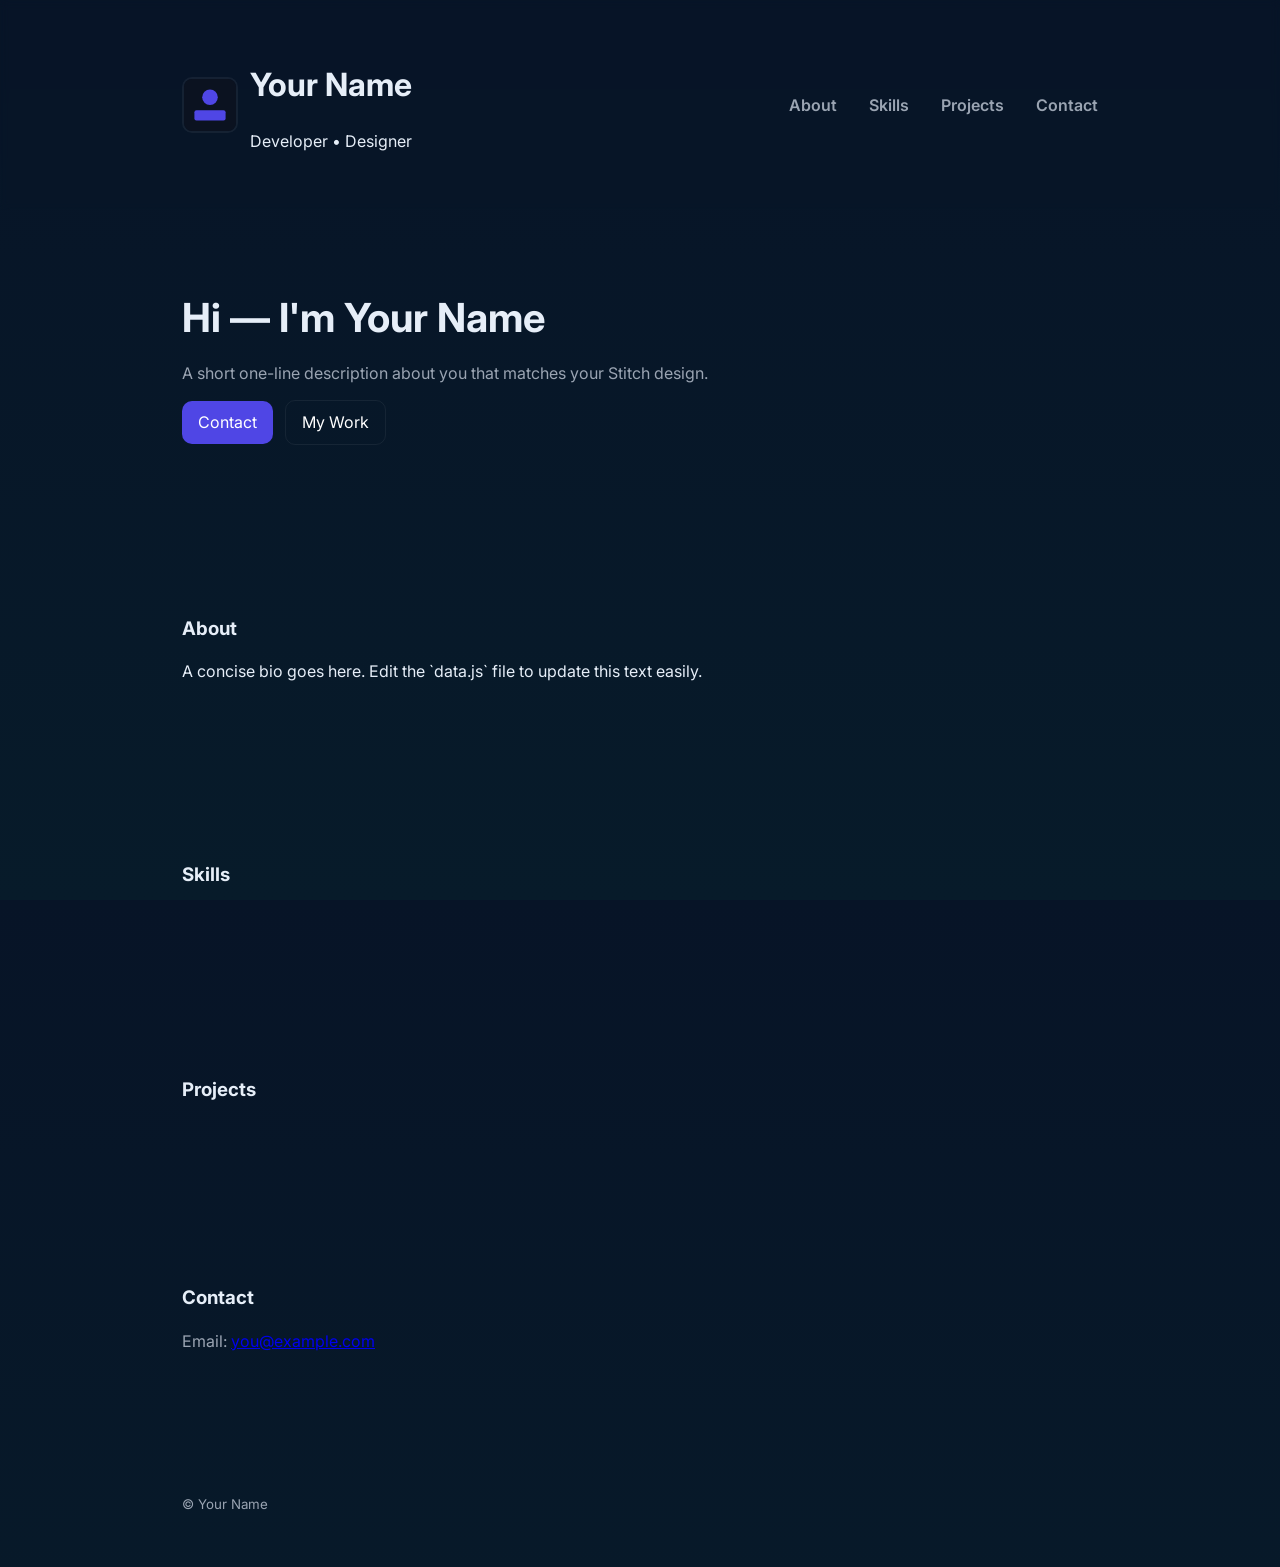
==== index.html @ a4718b1f "Initial portfolio scaffold" ====
<!doctype html>
<html lang="en">
<head>
  <meta charset="utf-8" />
  <meta name="viewport" content="width=device-width,initial-scale=1" />
  <title>Kumar Subrato — Portfolio</title>
  <link rel="preconnect" href="https://fonts.googleapis.com">
  <link rel="preconnect" href="https://fonts.gstatic.com" crossorigin>
  <link href="https://fonts.googleapis.com/css2?family=Inter:wght@300;400;600;700&display=swap" rel="stylesheet">
  <link rel="stylesheet" href="styles.css">
</head>
<body>
  <header class="site-header">
    <div class="container header-inner">
      <div class="brand">
        <img src="assets/avatar.svg" alt="avatar" class="avatar" id="photo">
        <div>
          <h1 id="name">Your Name</h1>
          <p id="title">Developer • Designer</p>
        </div>
      </div>
      <nav class="nav">
        <a href="#about">About</a>
        <a href="#skills">Skills</a>
        <a href="#projects">Projects</a>
        <a href="#contact">Contact</a>
      </nav>
    </div>
  </header>

  <main>
    <section class="hero">
      <div class="container">
        <h2 id="hero-title">Hi — I'm <span id="hero-name">Your Name</span></h2>
        <p id="hero-sub">A short one-line description about you that matches your Stitch design.</p>
        <div class="cta">
          <a id="cta-1" class="btn" href="#contact">Contact</a>
          <a id="cta-2" class="btn ghost" href="#projects">My Work</a>
        </div>
      </div>
    </section>

    <section id="about" class="section">
      <div class="container">
        <h3>About</h3>
        <p id="about-text">A concise bio goes here. Edit the `data.js` file to update this text easily.</p>
      </div>
    </section>

    <section id="skills" class="section">
      <div class="container">
        <h3>Skills</h3>
        <ul class="skills" id="skills-list"></ul>
      </div>
    </section>

    <section id="projects" class="section">
      <div class="container">
        <h3>Projects</h3>
        <div class="projects-grid" id="projects-list"></div>
      </div>
    </section>

    <section id="contact" class="section contact">
      <div class="container">
        <h3>Contact</h3>
        <p id="contact-text">Email: <a id="email-link" href="mailto:you@example.com">you@example.com</a></p>
      </div>
    </section>
  </main>

  <footer class="site-footer">
    <div class="container">
      <small>© <span id="footer-name">Your Name</span></small>
    </div>
  </footer>

  <script src="data.js"></script>
  <script src="main.js"></script>
</body>
</html>
---- styles.css ----
:root{--bg:#0f1720;--card:#0b1220;--muted:#9aa4b2;--accent:#4f46e5;--glass:rgba(255,255,255,0.03);--radius:12px}
*{box-sizing:border-box}html,body{height:100%}body{font-family:Inter,system-ui,Segoe UI,Roboto,"Helvetica Neue",Arial;line-height:1.4;margin:0;background:linear-gradient(180deg,#071427 0%, #071b2a 100%);color:#e6eef8}
.container{max-width:980px;margin:0 auto;padding:24px}
.site-header{backdrop-filter:blur(4px);position:sticky;top:0;background:transparent;padding:10px 0}
.header-inner{display:flex;align-items:center;justify-content:space-between}
.brand{display:flex;gap:12px;align-items:center}
.avatar{width:56px;height:56px;border-radius:10px;border:2px solid rgba(255,255,255,0.06)}
.nav a{color:var(--muted);text-decoration:none;margin-left:18px;font-weight:600}
.hero{padding:48px 0}
.hero h2{font-size:28px;margin:0 0 8px}
.hero p{color:var(--muted);max-width:60ch}
.btn{display:inline-block;padding:10px 16px;border-radius:10px;background:var(--accent);color:white;text-decoration:none;margin-right:8px}
.btn.ghost{background:transparent;border:1px solid rgba(255,255,255,0.06)}
.section{padding:40px 0}
.skills{display:flex;flex-wrap:wrap;gap:8px;list-style:none;padding:0;margin:8px 0}
.skills li{background:var(--glass);padding:8px 12px;border-radius:999px;color:var(--muted);font-weight:600}
.projects-grid{display:grid;grid-template-columns:1fr;gap:12px}
.project{background:var(--card);padding:16px;border-radius:10px}
.project h4{margin:0 0 8px}
.contact p{color:var(--muted)}
.site-footer{padding:20px 0;color:var(--muted)}
@media(min-width:720px){.hero h2{font-size:40px}.projects-grid{grid-template-columns:repeat(2,1fr)}}
@media(min-width:1024px){.nav a{margin-left:28px}.container{padding:32px}}
/* easy-to-edit theme variables at top of file */
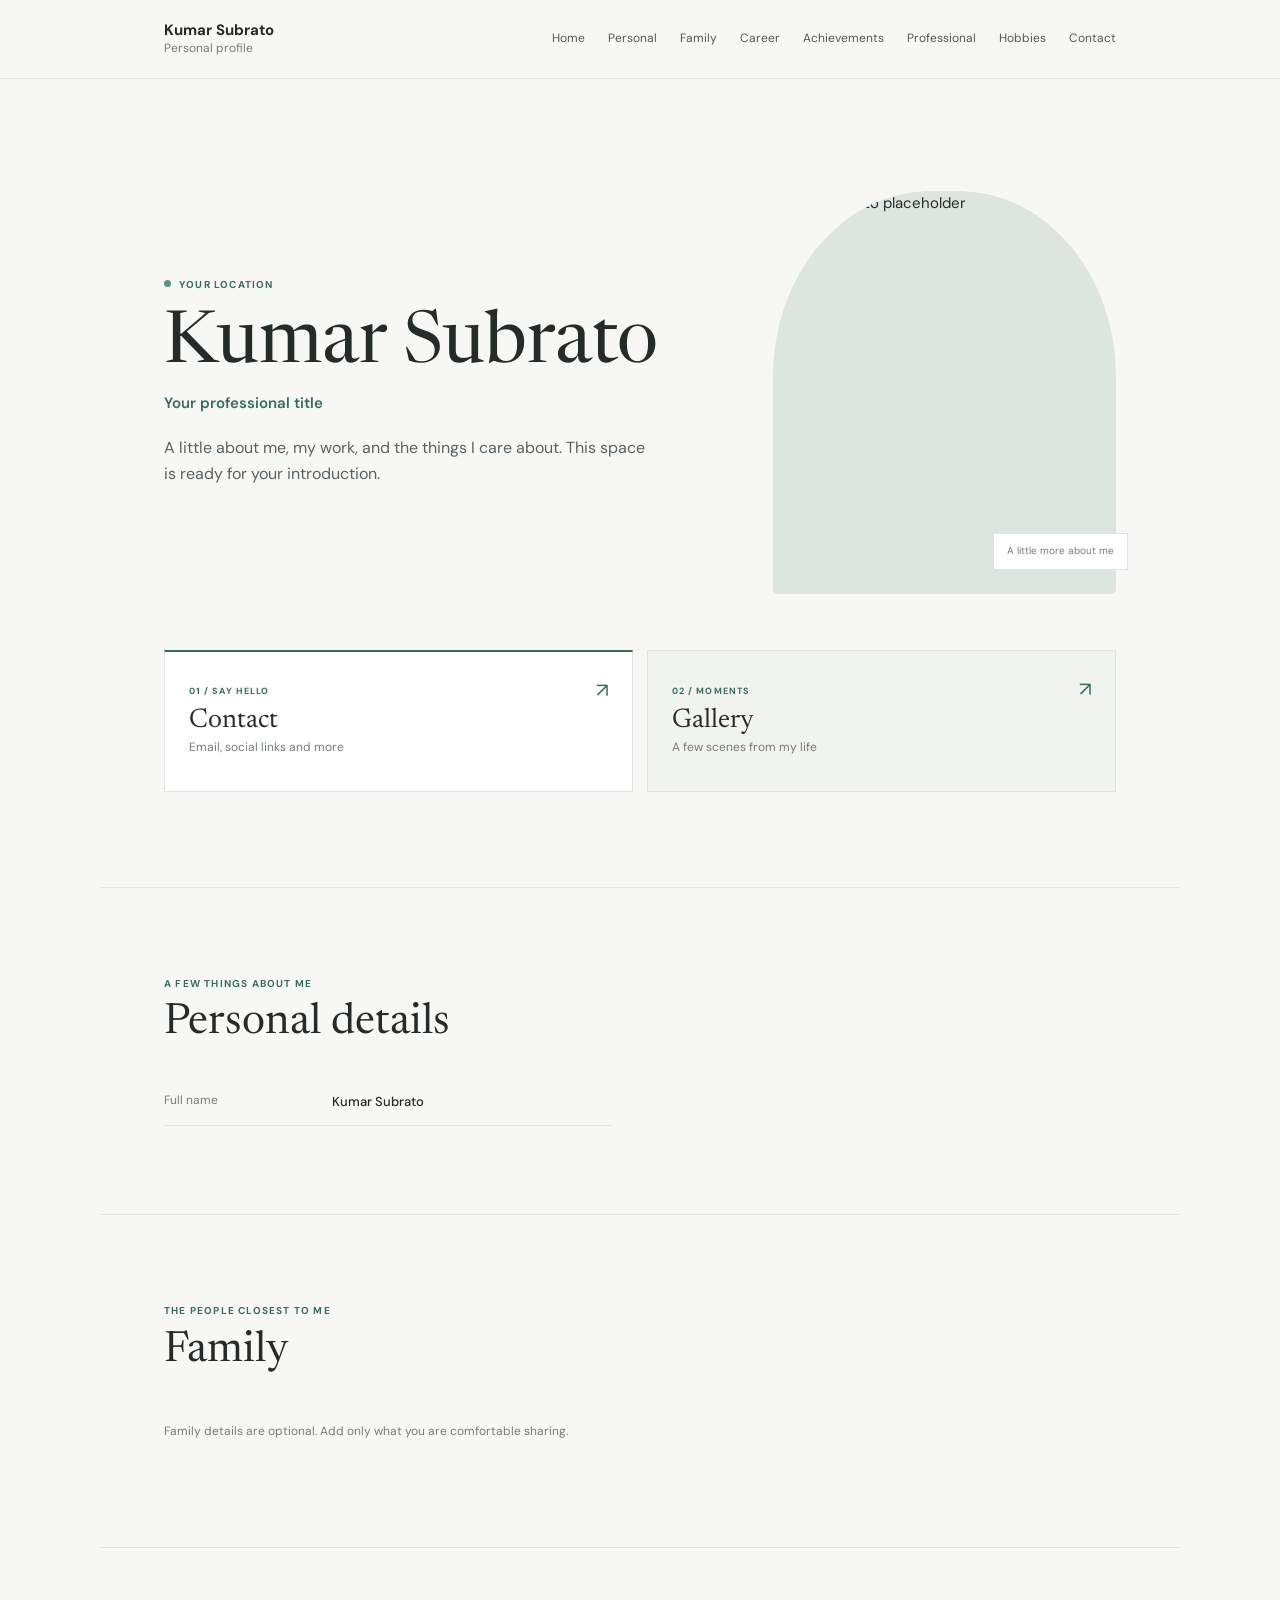
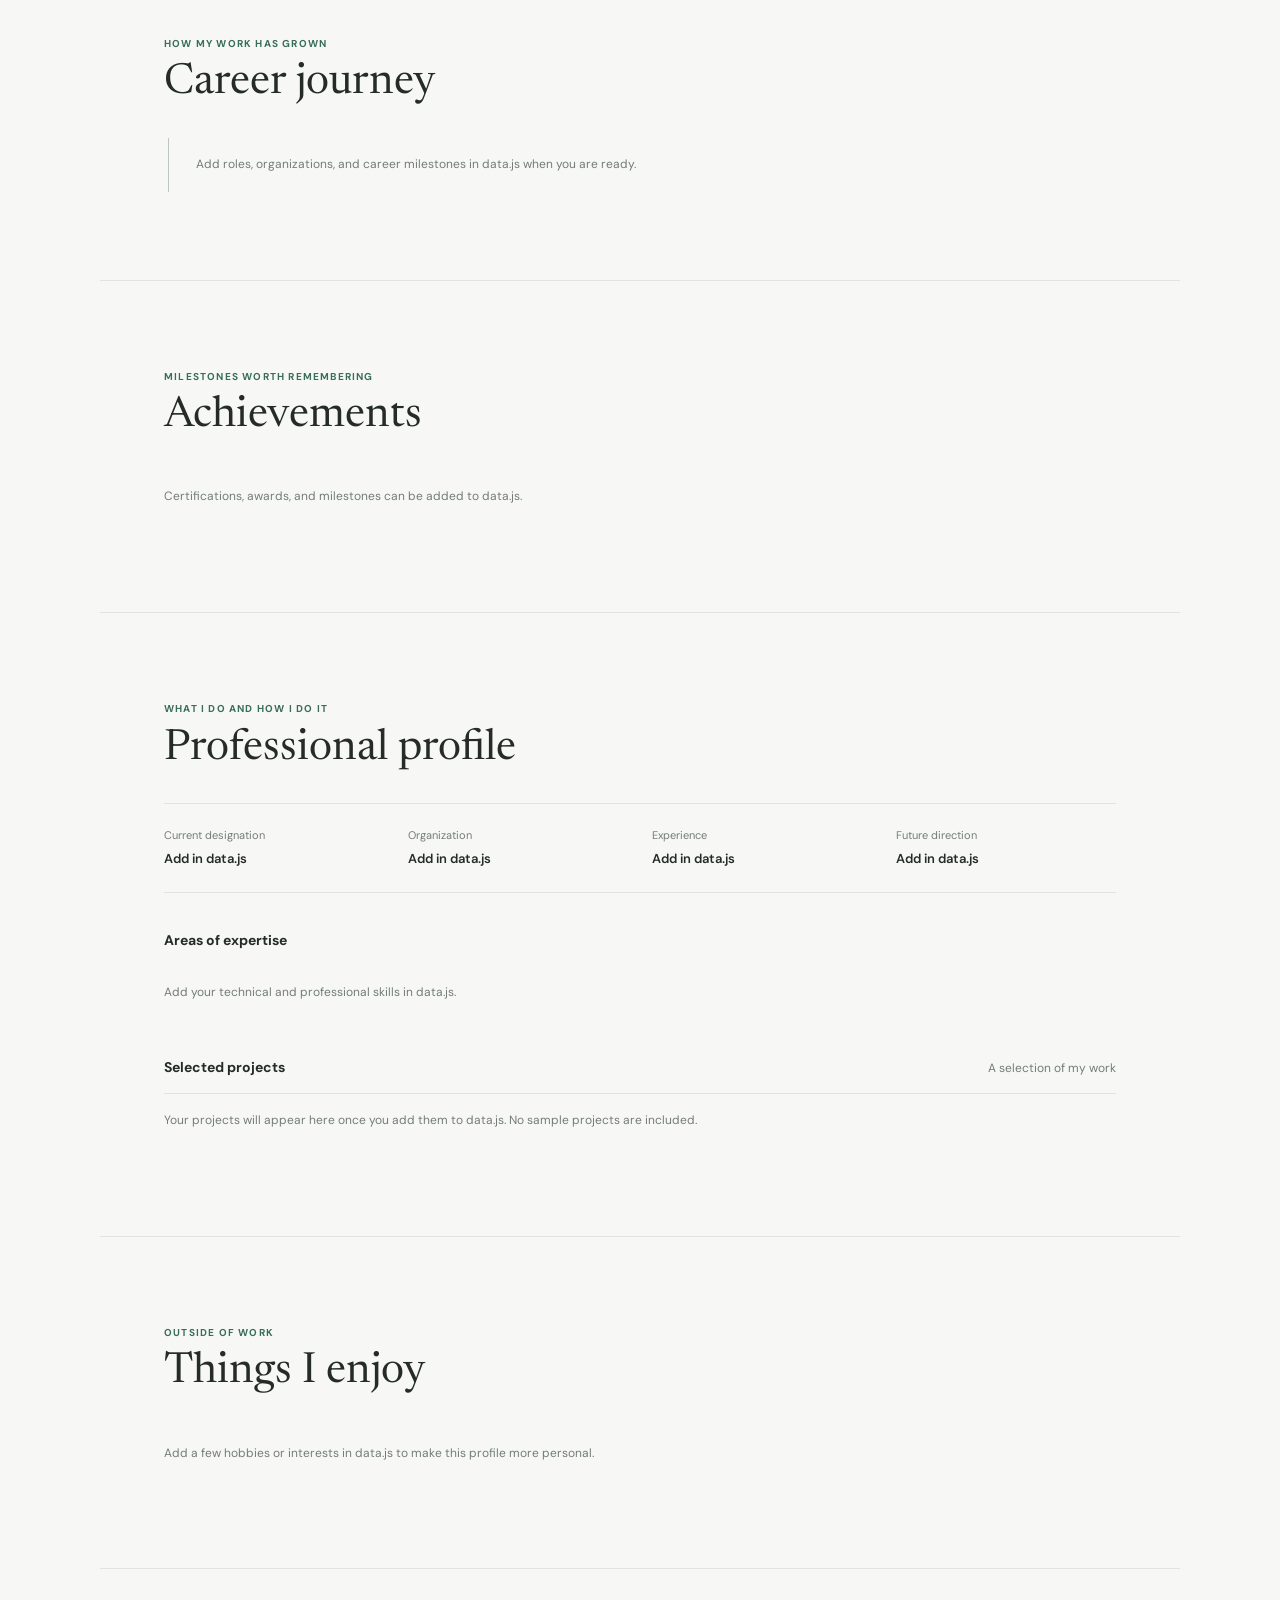
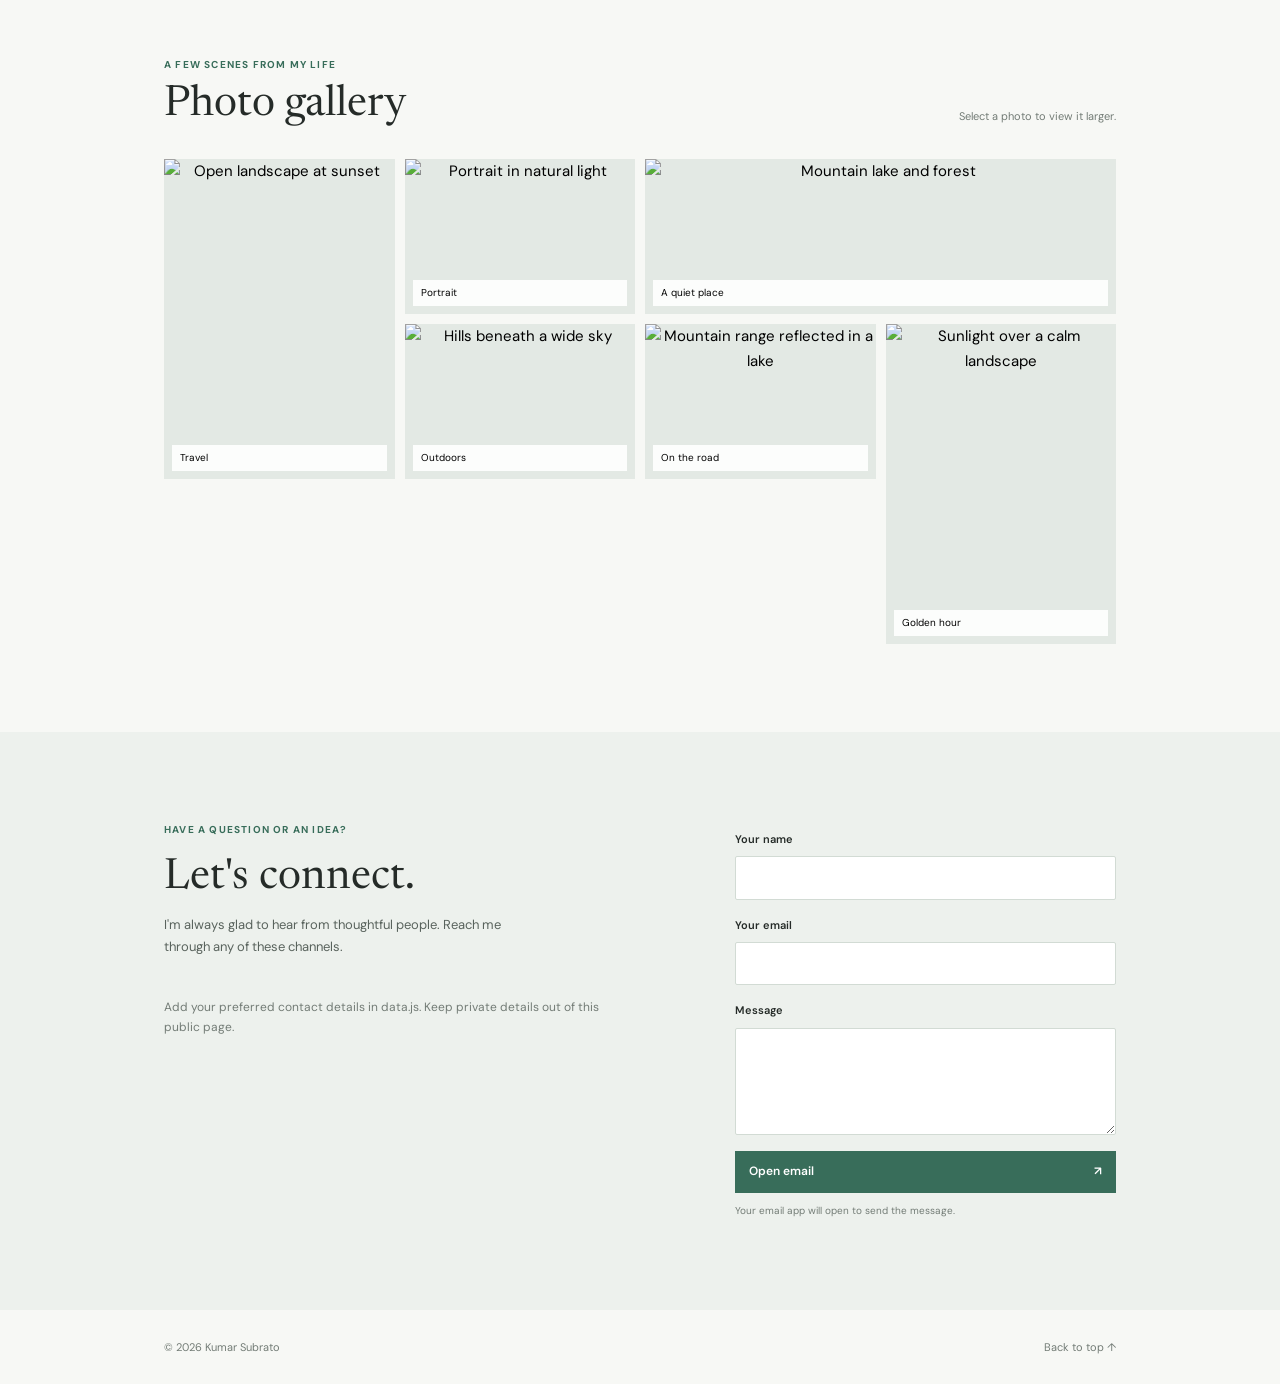
==== commit 0839d43a: "Redesign personal profile portfolio" ====
--- a/index.html
+++ b/index.html
@@ -1,81 +1,176 @@
 <!doctype html>
 <html lang="en">
 <head>
-  <meta charset="utf-8" />
-  <meta name="viewport" content="width=device-width,initial-scale=1" />
-  <title>Kumar Subrato — Portfolio</title>
+  <meta charset="utf-8">
+  <meta name="viewport" content="width=device-width, initial-scale=1">
+  <meta name="theme-color" content="#f7f8f5">
+  <meta name="description" content="Personal profile and professional portfolio of Kumar Subrato.">
+  <title>Kumar Subrato | Personal Profile</title>
   <link rel="preconnect" href="https://fonts.googleapis.com">
   <link rel="preconnect" href="https://fonts.gstatic.com" crossorigin>
-  <link href="https://fonts.googleapis.com/css2?family=Inter:wght@300;400;600;700&display=swap" rel="stylesheet">
+  <link href="https://fonts.googleapis.com/css2?family=DM+Sans:wght@400;500;600;700&family=Newsreader:opsz,wght@6..72,400;6..72,500&display=swap" rel="stylesheet">
   <link rel="stylesheet" href="styles.css">
+  <script src="data.js" defer></script>
+  <script src="main.js" defer></script>
 </head>
 <body>
-  <header class="site-header">
-    <div class="container header-inner">
-      <div class="brand">
-        <img src="assets/avatar.svg" alt="avatar" class="avatar" id="photo">
-        <div>
-          <h1 id="name">Your Name</h1>
-          <p id="title">Developer • Designer</p>
-        </div>
-      </div>
-      <nav class="nav">
-        <a href="#about">About</a>
-        <a href="#skills">Skills</a>
-        <a href="#projects">Projects</a>
+  <header class="site-header" id="home">
+    <div class="header-inner">
+      <a class="wordmark" href="#home" aria-label="Back to home">
+        <span class="wordmark-name" id="header-name">Kumar Subrato</span>
+        <span class="wordmark-note" id="header-tagline">Personal profile</span>
+      </a>
+      <button class="menu-toggle" type="button" aria-label="Open navigation" aria-expanded="false" aria-controls="site-nav">
+        <span></span><span></span>
+      </button>
+      <nav class="site-nav" id="site-nav" aria-label="Main navigation">
+        <a href="#home">Home</a>
+        <a href="#personal">Personal</a>
+        <a href="#family">Family</a>
+        <a href="#career">Career</a>
+        <a href="#achievements">Achievements</a>
+        <a href="#professional">Professional</a>
+        <a href="#hobbies">Hobbies</a>
         <a href="#contact">Contact</a>
       </nav>
     </div>
   </header>
 
   <main>
-    <section class="hero">
-      <div class="container">
-        <h2 id="hero-title">Hi — I'm <span id="hero-name">Your Name</span></h2>
-        <p id="hero-sub">A short one-line description about you that matches your Stitch design.</p>
-        <div class="cta">
-          <a id="cta-1" class="btn" href="#contact">Contact</a>
-          <a id="cta-2" class="btn ghost" href="#projects">My Work</a>
+    <section class="profile-section section-wrap" aria-labelledby="profile-name">
+      <div class="profile-copy">
+        <p class="eyebrow"><span class="status-dot"></span><span id="profile-location">Your location</span></p>
+        <h1 id="profile-name">Kumar Subrato</h1>
+        <p class="profile-role" id="profile-role">Your professional title</p>
+        <p class="profile-intro" id="profile-intro">A little about me, my work, and the things I care about. This space is ready for your introduction.</p>
+        <div class="profile-links" id="social-links" aria-label="Social links"></div>
+      </div>
+      <figure class="profile-portrait">
+        <img id="profile-photo" src="assets/avatar.svg" alt="Profile photo placeholder" fetchpriority="high">
+        <figcaption id="portrait-caption">A little more about me</figcaption>
+      </figure>
+    </section>
+
+    <div class="action-grid section-wrap" aria-label="Quick links">
+      <a class="action-link contact-action" href="#contact">
+        <span class="action-index">01 / SAY HELLO</span>
+        <span class="action-title">Contact</span>
+        <span class="action-detail">Email, social links and more</span>
+        <span class="action-arrow" aria-hidden="true">↗</span>
+      </a>
+      <a class="action-link gallery-action" href="#gallery">
+        <span class="action-index">02 / MOMENTS</span>
+        <span class="action-title">Gallery</span>
+        <span class="action-detail">A few scenes from my life</span>
+        <span class="action-arrow" aria-hidden="true">↗</span>
+      </a>
+    </div>
+
+    <section class="content-section section-wrap" id="personal">
+      <div class="section-heading">
+        <p class="eyebrow">A few things about me</p>
+        <h2>Personal details</h2>
+      </div>
+      <dl class="detail-list" id="personal-details"></dl>
+    </section>
+
+    <section class="content-section section-wrap" id="family">
+      <div class="section-heading">
+        <p class="eyebrow">The people closest to me</p>
+        <h2>Family</h2>
+      </div>
+      <div class="family-list" id="family-list"></div>
+    </section>
+
+    <section class="content-section section-wrap" id="career">
+      <div class="section-heading">
+        <p class="eyebrow">How my work has grown</p>
+        <h2>Career journey</h2>
+      </div>
+      <div class="timeline" id="career-timeline"></div>
+    </section>
+
+    <section class="content-section section-wrap" id="achievements">
+      <div class="section-heading">
+        <p class="eyebrow">Milestones worth remembering</p>
+        <h2>Achievements</h2>
+      </div>
+      <div class="achievement-list" id="achievement-list"></div>
+    </section>
+
+    <section class="content-section section-wrap" id="professional">
+      <div class="section-heading">
+        <p class="eyebrow">What I do and how I do it</p>
+        <h2>Professional profile</h2>
+      </div>
+      <div class="professional-summary" id="professional-summary"></div>
+      <div class="subsection">
+        <h3>Areas of expertise</h3>
+        <div class="skill-groups" id="skill-groups"></div>
+      </div>
+      <div class="subsection">
+        <div class="subsection-heading">
+          <h3>Selected projects</h3>
+          <span class="muted-label">A selection of my work</span>
         </div>
+        <div class="project-list" id="project-list"></div>
       </div>
     </section>
 
-    <section id="about" class="section">
-      <div class="container">
-        <h3>About</h3>
-        <p id="about-text">A concise bio goes here. Edit the `data.js` file to update this text easily.</p>
+    <section class="content-section section-wrap" id="hobbies">
+      <div class="section-heading">
+        <p class="eyebrow">Outside of work</p>
+        <h2>Things I enjoy</h2>
       </div>
+      <ul class="hobby-list" id="hobby-list"></ul>
     </section>
 
-    <section id="skills" class="section">
-      <div class="container">
-        <h3>Skills</h3>
-        <ul class="skills" id="skills-list"></ul>
+    <section class="content-section section-wrap" id="gallery">
+      <div class="section-heading section-heading-row">
+        <div>
+          <p class="eyebrow">A few scenes from my life</p>
+          <h2>Photo gallery</h2>
+        </div>
+        <p class="gallery-note">Select a photo to view it larger.</p>
       </div>
+      <div class="gallery-grid" id="gallery-grid"></div>
     </section>
 
-    <section id="projects" class="section">
-      <div class="container">
-        <h3>Projects</h3>
-        <div class="projects-grid" id="projects-list"></div>
-      </div>
-    </section>
-
-    <section id="contact" class="section contact">
-      <div class="container">
-        <h3>Contact</h3>
-        <p id="contact-text">Email: <a id="email-link" href="mailto:you@example.com">you@example.com</a></p>
+    <section class="contact-section" id="contact">
+      <div class="section-wrap contact-layout">
+        <div class="contact-copy">
+          <p class="eyebrow">Have a question or an idea?</p>
+          <h2>Let's connect.</h2>
+          <p class="contact-intro">I'm always glad to hear from thoughtful people. Reach me through any of these channels.</p>
+          <dl class="contact-list" id="contact-list"></dl>
+        </div>
+        <form class="contact-form" id="contact-form">
+          <label for="sender-name">Your name</label>
+          <input id="sender-name" name="name" autocomplete="name" required>
+          <label for="sender-email">Your email</label>
+          <input id="sender-email" name="email" type="email" autocomplete="email" required>
+          <label for="sender-message">Message</label>
+          <textarea id="sender-message" name="message" rows="4" required></textarea>
+          <button class="submit-button" type="submit">Open email <span aria-hidden="true">↗</span></button>
+          <p class="form-note" id="form-note">Your email app will open to send the message.</p>
+        </form>
       </div>
     </section>
   </main>
 
-  <footer class="site-footer">
-    <div class="container">
-      <small>© <span id="footer-name">Your Name</span></small>
-    </div>
+  <footer class="site-footer section-wrap">
+    <span>© <span id="footer-year"></span> <span id="footer-name">Kumar Subrato</span></span>
+    <a href="#home">Back to top ↑</a>
   </footer>
 
-  <script src="data.js"></script>
-  <script src="main.js"></script>
+  <dialog class="lightbox" id="lightbox" aria-label="Photo viewer">
+    <button class="lightbox-close" id="lightbox-close" type="button" aria-label="Close photo viewer">×</button>
+    <button class="lightbox-nav lightbox-prev" id="lightbox-prev" type="button" aria-label="Previous photo">←</button>
+    <figure>
+      <img id="lightbox-image" alt="">
+      <figcaption id="lightbox-caption"></figcaption>
+    </figure>
+    <button class="lightbox-nav lightbox-next" id="lightbox-next" type="button" aria-label="Next photo">→</button>
+  </dialog>
 </body>
 </html>
--- a/styles.css
+++ b/styles.css
@@ -1,24 +1,180 @@
-:root{--bg:#0f1720;--card:#0b1220;--muted:#9aa4b2;--accent:#4f46e5;--glass:rgba(255,255,255,0.03);--radius:12px}
-*{box-sizing:border-box}html,body{height:100%}body{font-family:Inter,system-ui,Segoe UI,Roboto,"Helvetica Neue",Arial;line-height:1.4;margin:0;background:linear-gradient(180deg,#071427 0%, #071b2a 100%);color:#e6eef8}
-.container{max-width:980px;margin:0 auto;padding:24px}
-.site-header{backdrop-filter:blur(4px);position:sticky;top:0;background:transparent;padding:10px 0}
-.header-inner{display:flex;align-items:center;justify-content:space-between}
-.brand{display:flex;gap:12px;align-items:center}
-.avatar{width:56px;height:56px;border-radius:10px;border:2px solid rgba(255,255,255,0.06)}
-.nav a{color:var(--muted);text-decoration:none;margin-left:18px;font-weight:600}
-.hero{padding:48px 0}
-.hero h2{font-size:28px;margin:0 0 8px}
-.hero p{color:var(--muted);max-width:60ch}
-.btn{display:inline-block;padding:10px 16px;border-radius:10px;background:var(--accent);color:white;text-decoration:none;margin-right:8px}
-.btn.ghost{background:transparent;border:1px solid rgba(255,255,255,0.06)}
-.section{padding:40px 0}
-.skills{display:flex;flex-wrap:wrap;gap:8px;list-style:none;padding:0;margin:8px 0}
-.skills li{background:var(--glass);padding:8px 12px;border-radius:999px;color:var(--muted);font-weight:600}
-.projects-grid{display:grid;grid-template-columns:1fr;gap:12px}
-.project{background:var(--card);padding:16px;border-radius:10px}
-.project h4{margin:0 0 8px}
-.contact p{color:var(--muted)}
-.site-footer{padding:20px 0;color:var(--muted)}
-@media(min-width:720px){.hero h2{font-size:40px}.projects-grid{grid-template-columns:repeat(2,1fr)}}
-@media(min-width:1024px){.nav a{margin-left:28px}.container{padding:32px}}
-/* easy-to-edit theme variables at top of file */+:root {
+	color-scheme: light;
+	--paper: #f7f8f5;
+	--white: #fff;
+	--ink: #252b28;
+	--muted: #737c76;
+	--line: #dfe4df;
+	--accent: #386d5a;
+	--accent-pale: #e8efeb;
+	--content: 1080px;
+	--gutter: clamp(22px, 5vw, 64px);
+}
+
+* { box-sizing: border-box; }
+html { scroll-behavior: smooth; scroll-padding-top: 88px; }
+body {
+	margin: 0;
+	background: var(--paper);
+	color: var(--ink);
+	font-family: "DM Sans", sans-serif;
+	font-size: 15px;
+	line-height: 1.65;
+	-webkit-font-smoothing: antialiased;
+}
+a { color: inherit; }
+button, input, textarea { font: inherit; }
+button, a { -webkit-tap-highlight-color: transparent; }
+.section-wrap, .header-inner { width: min(100%, var(--content)); margin-inline: auto; padding-inline: var(--gutter); }
+.site-header { position: sticky; z-index: 10; top: 0; border-bottom: 1px solid rgb(223 228 223 / 80%); background: rgb(247 248 245 / 95%); }
+.header-inner { min-height: 78px; display: flex; align-items: center; justify-content: space-between; gap: 28px; }
+.wordmark { display: grid; flex: 0 0 auto; text-decoration: none; line-height: 1.3; }
+.wordmark-name { font-weight: 700; font-size: 15px; }
+.wordmark-note, .muted-label { color: var(--muted); font-size: 12px; }
+.site-nav { display: flex; align-items: center; gap: clamp(12px, 2vw, 23px); }
+.site-nav a { color: #4f5953; font-size: 12px; text-decoration: none; white-space: nowrap; transition: color 160ms ease; }
+.site-nav a:hover, .site-footer a:hover { color: var(--accent); }
+.menu-toggle { display: none; }
+.profile-section { display: grid; grid-template-columns: 1fr minmax(260px, 36%); align-items: center; gap: clamp(42px, 9vw, 120px); padding-block: clamp(58px, 9vw, 112px) 56px; }
+.profile-copy { max-width: 580px; }
+.eyebrow { margin: 0 0 14px; color: var(--accent); font-size: 10px; font-weight: 700; letter-spacing: .12em; text-transform: uppercase; }
+.status-dot { display: inline-block; width: 7px; height: 7px; margin-right: 8px; border-radius: 50%; background: #5b947b; vertical-align: 1px; }
+h1, h2, h3, p, figure { margin-top: 0; }
+h1, h2 { font-family: Newsreader, Georgia, serif; font-weight: 400; letter-spacing: 0; }
+h1 { margin-bottom: 4px; font-size: clamp(44px, 6.4vw, 72px); line-height: 1.05; }
+.profile-role { margin: 8px 0 19px; color: var(--accent); font-size: 15px; font-weight: 600; }
+.profile-intro { max-width: 49ch; margin-bottom: 20px; color: #59635d; font-size: 16px; }
+.profile-links { display: flex; flex-wrap: wrap; gap: 18px; }
+.profile-links a { color: var(--ink); font-size: 12px; font-weight: 600; text-decoration-thickness: 1px; text-underline-offset: 4px; }
+.profile-portrait { position: relative; margin: 0; }
+.profile-portrait img { display: block; width: 100%; aspect-ratio: 4 / 4.7; border-radius: 46% 46% 5px 5px; background: #dce5df; object-fit: cover; }
+.profile-portrait figcaption { position: absolute; right: -12px; bottom: 24px; padding: 9px 13px; border: 1px solid var(--line); background: var(--white); color: var(--muted); font-size: 10px; }
+.action-grid { display: grid; grid-template-columns: repeat(2, 1fr); gap: 14px; padding-bottom: clamp(55px, 8vw, 95px); }
+.action-link { position: relative; display: grid; min-height: 142px; align-content: center; padding: 22px 58px 22px 24px; border: 1px solid var(--line); background: var(--white); text-decoration: none; transition: border-color 160ms ease, transform 160ms ease; }
+.contact-action { border-top: 2px solid var(--accent); }
+.gallery-action { background: #f0f3f0; }
+.action-link:hover { transform: translateY(-2px); border-color: #a9b9af; }
+.action-index { color: var(--accent); font-size: 9px; font-weight: 700; letter-spacing: .12em; }
+.action-title { margin-top: 5px; font-family: Newsreader, Georgia, serif; font-size: 27px; line-height: 1.25; }
+.action-detail { color: var(--muted); font-size: 12px; }
+.action-arrow { position: absolute; top: 22px; right: 23px; color: var(--accent); font-size: 20px; }
+.content-section { padding-block: clamp(54px, 8vw, 88px); border-top: 1px solid var(--line); }
+.section-heading { margin-bottom: 30px; }
+.section-heading .eyebrow { margin-bottom: 6px; }
+h2 { margin-bottom: 0; font-size: clamp(32px, 4vw, 43px); line-height: 1.15; }
+h3 { margin-bottom: 14px; font-size: 14px; }
+.detail-list { display: grid; grid-template-columns: repeat(2, minmax(0, 1fr)); column-gap: 56px; margin: 0; }
+.detail-row { display: grid; grid-template-columns: minmax(100px, 34%) 1fr; gap: 16px; padding: 13px 0; border-bottom: 1px solid var(--line); }
+.detail-row dt, .contact-row dt { color: var(--muted); font-size: 12px; }
+.detail-row dd, .contact-row dd { margin: 0; font-size: 13px; font-weight: 500; overflow-wrap: anywhere; }
+.family-list { display: grid; grid-template-columns: repeat(2, minmax(0, 1fr)); gap: 0 44px; }
+.family-item { display: flex; align-items: baseline; justify-content: space-between; gap: 18px; padding: 16px 0; border-bottom: 1px solid var(--line); }
+.family-role { font-size: 13px; font-weight: 600; }
+.family-name { color: var(--muted); font-size: 12px; text-align: right; }
+.timeline { position: relative; max-width: 760px; margin-left: 4px; padding-left: 27px; border-left: 1px solid #bac9bf; }
+.timeline-item { position: relative; display: grid; grid-template-columns: 130px 1fr; gap: 22px; padding: 0 0 30px; }
+.timeline-item:last-child { padding-bottom: 0; }
+.timeline-item::before { position: absolute; top: 7px; left: -32px; width: 9px; height: 9px; border: 2px solid var(--paper); border-radius: 50%; background: var(--accent); content: ""; }
+.timeline-date { color: var(--accent); font-size: 11px; font-weight: 700; }
+.timeline-role { margin-bottom: 2px; font-size: 14px; font-weight: 700; }
+.timeline-org { margin-bottom: 6px; color: var(--muted); font-size: 12px; }
+.timeline-description { max-width: 58ch; margin: 0; color: #59635d; font-size: 13px; }
+.achievement-list { display: grid; grid-template-columns: repeat(2, minmax(0, 1fr)); gap: 0 36px; }
+.achievement-item { display: grid; grid-template-columns: 38px 1fr; gap: 14px; padding: 17px 0; border-bottom: 1px solid var(--line); }
+.achievement-mark { display: grid; width: 34px; height: 34px; place-items: center; background: var(--accent-pale); color: var(--accent); font-size: 9px; font-weight: 700; }
+.achievement-title { margin-bottom: 3px; font-size: 13px; font-weight: 700; }
+.achievement-meta, .achievement-description { margin: 0; color: var(--muted); font-size: 11px; }
+.professional-summary { display: grid; grid-template-columns: repeat(4, 1fr); gap: 24px; padding-block: 22px; border-block: 1px solid var(--line); }
+.summary-item { display: grid; gap: 4px; }
+.summary-label { color: var(--muted); font-size: 11px; }
+.summary-value { font-size: 13px; font-weight: 600; }
+.subsection { margin-top: 36px; }
+.skill-groups { display: grid; grid-template-columns: repeat(2, minmax(0, 1fr)); gap: 25px 44px; }
+.skill-group { padding-top: 16px; border-top: 1px solid var(--line); }
+.skill-group h4 { margin: 0 0 13px; font-size: 12px; }
+.skill-tags { display: flex; flex-wrap: wrap; gap: 7px; }
+.skill-tag { padding: 5px 10px; border: 1px solid var(--line); color: #515b55; font-size: 11px; }
+.subsection-heading { display: flex; align-items: baseline; justify-content: space-between; gap: 16px; }
+.project-list { border-top: 1px solid var(--line); }
+.project-item { display: grid; grid-template-columns: 1fr auto; gap: 18px; padding: 17px 0; border-bottom: 1px solid var(--line); }
+.project-title { margin-bottom: 4px; font-size: 13px; font-weight: 700; }
+.project-description { max-width: 65ch; margin-bottom: 8px; color: #59635d; font-size: 12px; }
+.project-tools { display: flex; flex-wrap: wrap; gap: 7px; color: var(--muted); font-size: 10px; }
+.project-links { display: flex; align-items: start; gap: 12px; }
+.project-links a { color: var(--accent); font-size: 11px; }
+.hobby-list { display: flex; flex-wrap: wrap; gap: 10px; margin: 0; padding: 0; list-style: none; }
+.hobby-list li { padding: 9px 13px; border: 1px solid var(--line); background: var(--white); font-size: 12px; }
+.empty-note { margin: 0; padding: 17px 0; color: var(--muted); font-size: 12px; }
+.section-heading-row { display: flex; align-items: end; justify-content: space-between; gap: 20px; }
+.gallery-note { margin: 0 0 4px; color: var(--muted); font-size: 11px; }
+.gallery-grid { display: grid; grid-template-columns: repeat(4, minmax(0, 1fr)); grid-auto-rows: 155px; gap: 10px; }
+.gallery-tile { position: relative; overflow: hidden; padding: 0; border: 0; background: #e3e9e4; cursor: zoom-in; }
+.gallery-tile:nth-child(5n + 1) { grid-row: span 2; }
+.gallery-tile:nth-child(5n + 3) { grid-column: span 2; }
+.gallery-tile img { display: block; width: 100%; height: 100%; object-fit: cover; transition: transform 220ms ease; }
+.gallery-tile:hover img { transform: scale(1.035); }
+.gallery-tile span { position: absolute; right: 8px; bottom: 8px; left: 8px; padding: 5px 8px; background: rgb(255 255 255 / 90%); font-size: 10px; text-align: left; }
+.contact-section { background: #edf1ed; }
+.contact-layout { display: grid; grid-template-columns: 1fr minmax(280px, 40%); gap: clamp(40px, 10vw, 120px); padding-block: clamp(55px, 8vw, 90px); }
+.contact-copy h2 { margin-bottom: 12px; }
+.contact-intro { max-width: 42ch; margin-bottom: 24px; color: #59635d; font-size: 13px; }
+.contact-list { display: grid; gap: 9px; margin: 0; }
+.contact-row { display: grid; grid-template-columns: 85px 1fr; gap: 12px; }
+.contact-row a { text-underline-offset: 3px; }
+.contact-form { display: grid; gap: 8px; align-content: start; }
+.contact-form label { margin-top: 8px; font-size: 11px; font-weight: 600; }
+.contact-form input, .contact-form textarea { width: 100%; padding: 10px 11px; border: 1px solid #d2dbd4; border-radius: 2px; outline: none; background: var(--white); color: var(--ink); font-size: 13px; }
+.contact-form input:focus, .contact-form textarea:focus { border-color: var(--accent); }
+.contact-form textarea { resize: vertical; }
+.submit-button { display: flex; align-items: center; justify-content: space-between; margin-top: 8px; padding: 11px 14px; border: 0; background: var(--accent); color: var(--white); cursor: pointer; font-size: 12px; font-weight: 600; transition: background 160ms ease; }
+.submit-button:hover { background: #2c5849; }
+.form-note { margin: 2px 0 0; color: var(--muted); font-size: 10px; }
+.site-footer { display: flex; min-height: 74px; align-items: center; justify-content: space-between; gap: 20px; color: var(--muted); font-size: 11px; }
+.site-footer a { text-decoration: none; }
+.lightbox { position: fixed; width: min(92vw, 1000px); max-width: none; max-height: 92vh; padding: 48px 60px 22px; border: 1px solid #343a36; background: #171c19; color: var(--white); }
+.lightbox::backdrop { background: rgb(14 19 16 / 88%); }
+.lightbox figure { display: grid; height: min(72vh, 760px); justify-items: center; margin: 0; }
+.lightbox img { max-width: 100%; max-height: calc(100% - 30px); object-fit: contain; }
+.lightbox figcaption { align-self: end; color: #d7ded9; font-size: 12px; }
+.lightbox-close, .lightbox-nav { position: absolute; display: grid; width: 38px; height: 38px; place-items: center; border: 1px solid #525a54; background: transparent; color: var(--white); cursor: pointer; }
+.lightbox-close { top: 12px; right: 12px; font-size: 25px; }
+.lightbox-nav { top: 50%; font-size: 20px; transform: translateY(-50%); }
+.lightbox-prev { left: 12px; }
+.lightbox-next { right: 12px; }
+
+@media (max-width: 900px) {
+	.header-inner { min-height: 70px; }
+	.menu-toggle { display: grid; gap: 5px; width: 42px; height: 42px; align-content: center; justify-items: center; border: 1px solid var(--line); background: transparent; cursor: pointer; }
+	.menu-toggle span { width: 16px; height: 1px; background: var(--ink); }
+	.site-nav { position: absolute; top: 69px; right: 0; left: 0; display: none; padding: 12px var(--gutter) 18px; border-bottom: 1px solid var(--line); background: var(--paper); }
+	.site-nav.is-open { display: grid; grid-template-columns: repeat(2, 1fr); gap: 0 22px; }
+	.site-nav a { padding: 11px 0; border-bottom: 1px solid var(--line); font-size: 13px; }
+}
+@media (max-width: 640px) {
+	.profile-section { grid-template-columns: 1fr; gap: 30px; padding-top: 52px; }
+	.profile-copy { order: 1; }
+	.profile-portrait { width: min(74%, 310px); justify-self: center; order: 0; }
+	h1 { font-size: clamp(43px, 12vw, 60px); }
+	.profile-intro { font-size: 14px; }
+	.action-grid { gap: 9px; }
+	.action-link { min-height: 128px; padding: 16px 33px 16px 15px; }
+	.action-title { font-size: 23px; }
+	.action-detail { font-size: 10px; }
+	.action-arrow { top: 15px; right: 13px; }
+	.detail-list, .family-list, .achievement-list, .skill-groups { grid-template-columns: 1fr; }
+	.detail-row { grid-template-columns: minmax(95px, 34%) 1fr; }
+	.timeline-item { grid-template-columns: 1fr; gap: 3px; }
+	.professional-summary { grid-template-columns: 1fr 1fr; gap: 17px 12px; }
+	.subsection-heading, .section-heading-row { align-items: start; flex-direction: column; gap: 4px; }
+	.gallery-grid { grid-template-columns: repeat(2, minmax(0, 1fr)); grid-auto-rows: 125px; gap: 7px; }
+	.gallery-tile:nth-child(5n + 3) { grid-column: auto; }
+	.gallery-tile:nth-child(4n + 2) { grid-row: span 2; }
+	.contact-layout { grid-template-columns: 1fr; gap: 34px; }
+	.lightbox { width: 100%; max-width: 100%; height: 100%; max-height: 100%; padding: 55px 40px 18px; border: 0; }
+	.lightbox figure { height: calc(100% - 20px); }
+	.lightbox-prev { left: 4px; }
+	.lightbox-next { right: 4px; }
+}
+@media (prefers-reduced-motion: reduce) {
+	*, *::before, *::after { scroll-behavior: auto !important; transition-duration: .01ms !important; }
+}
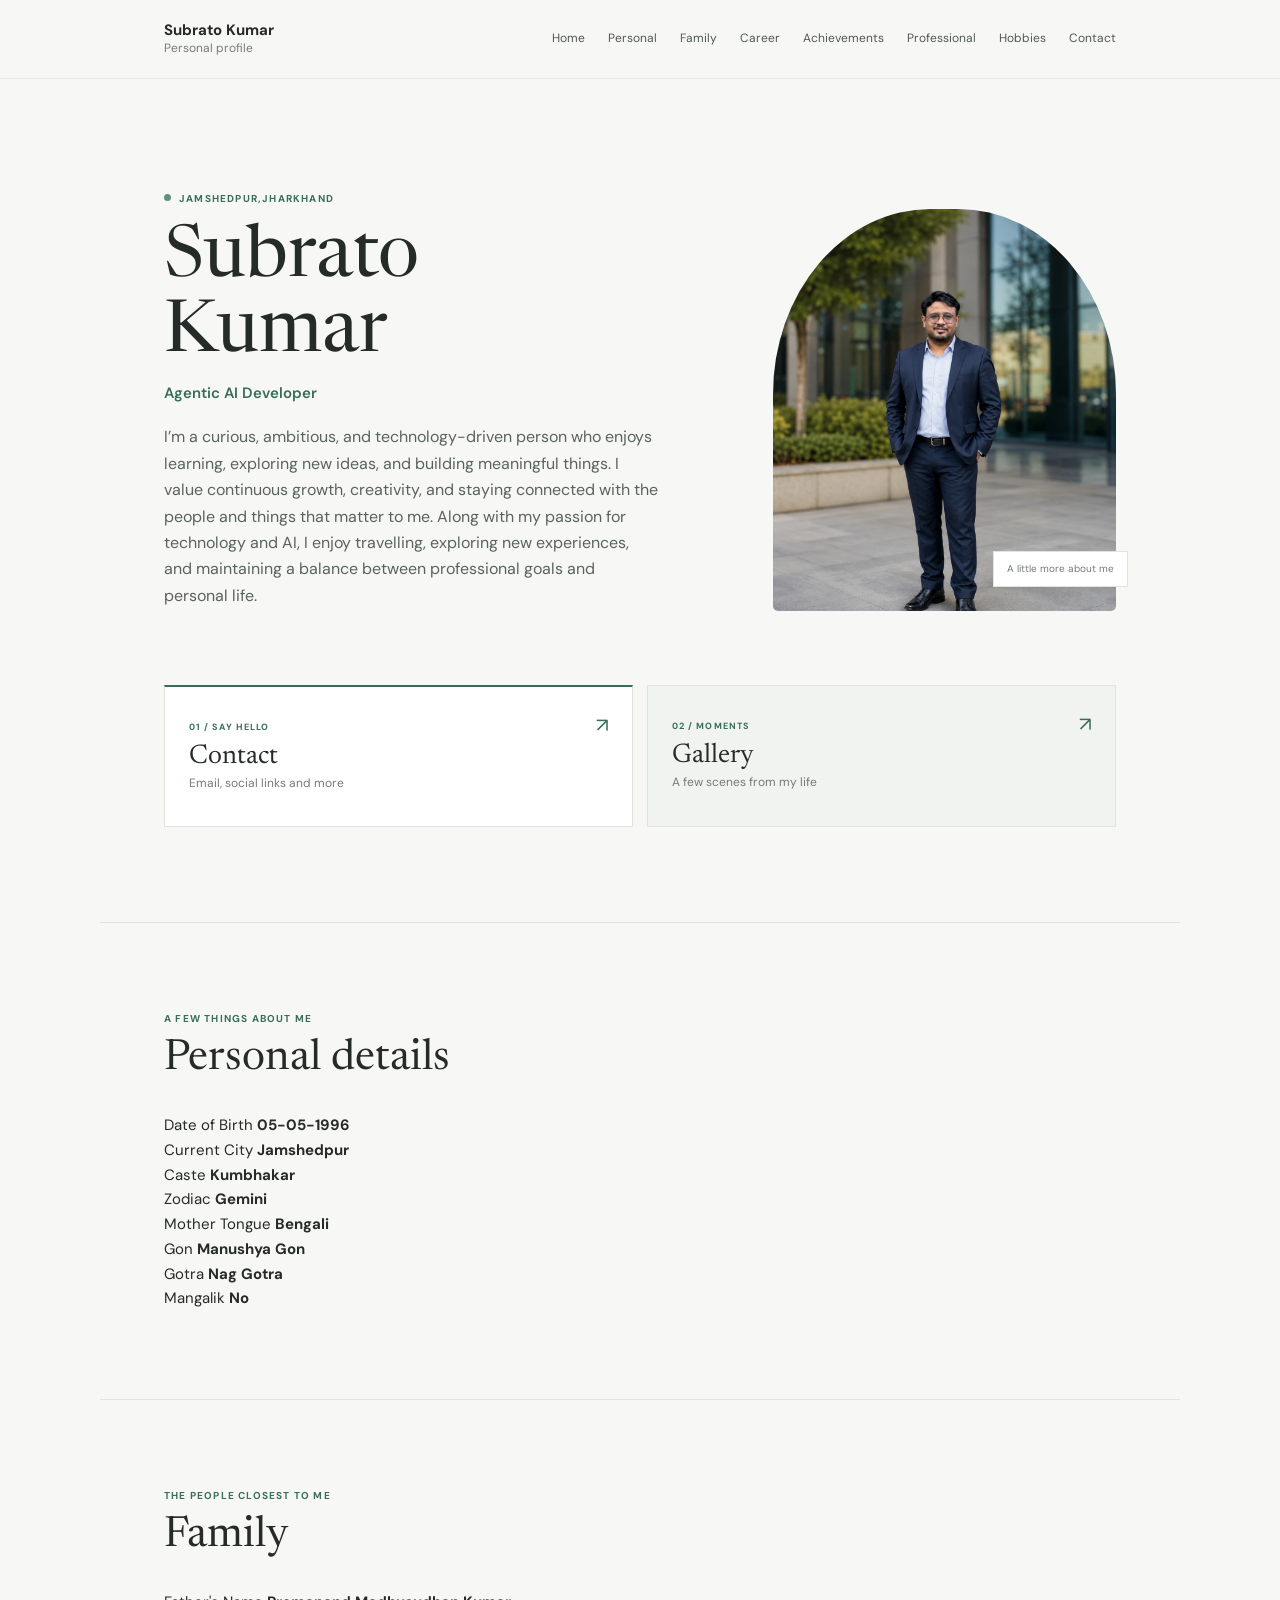
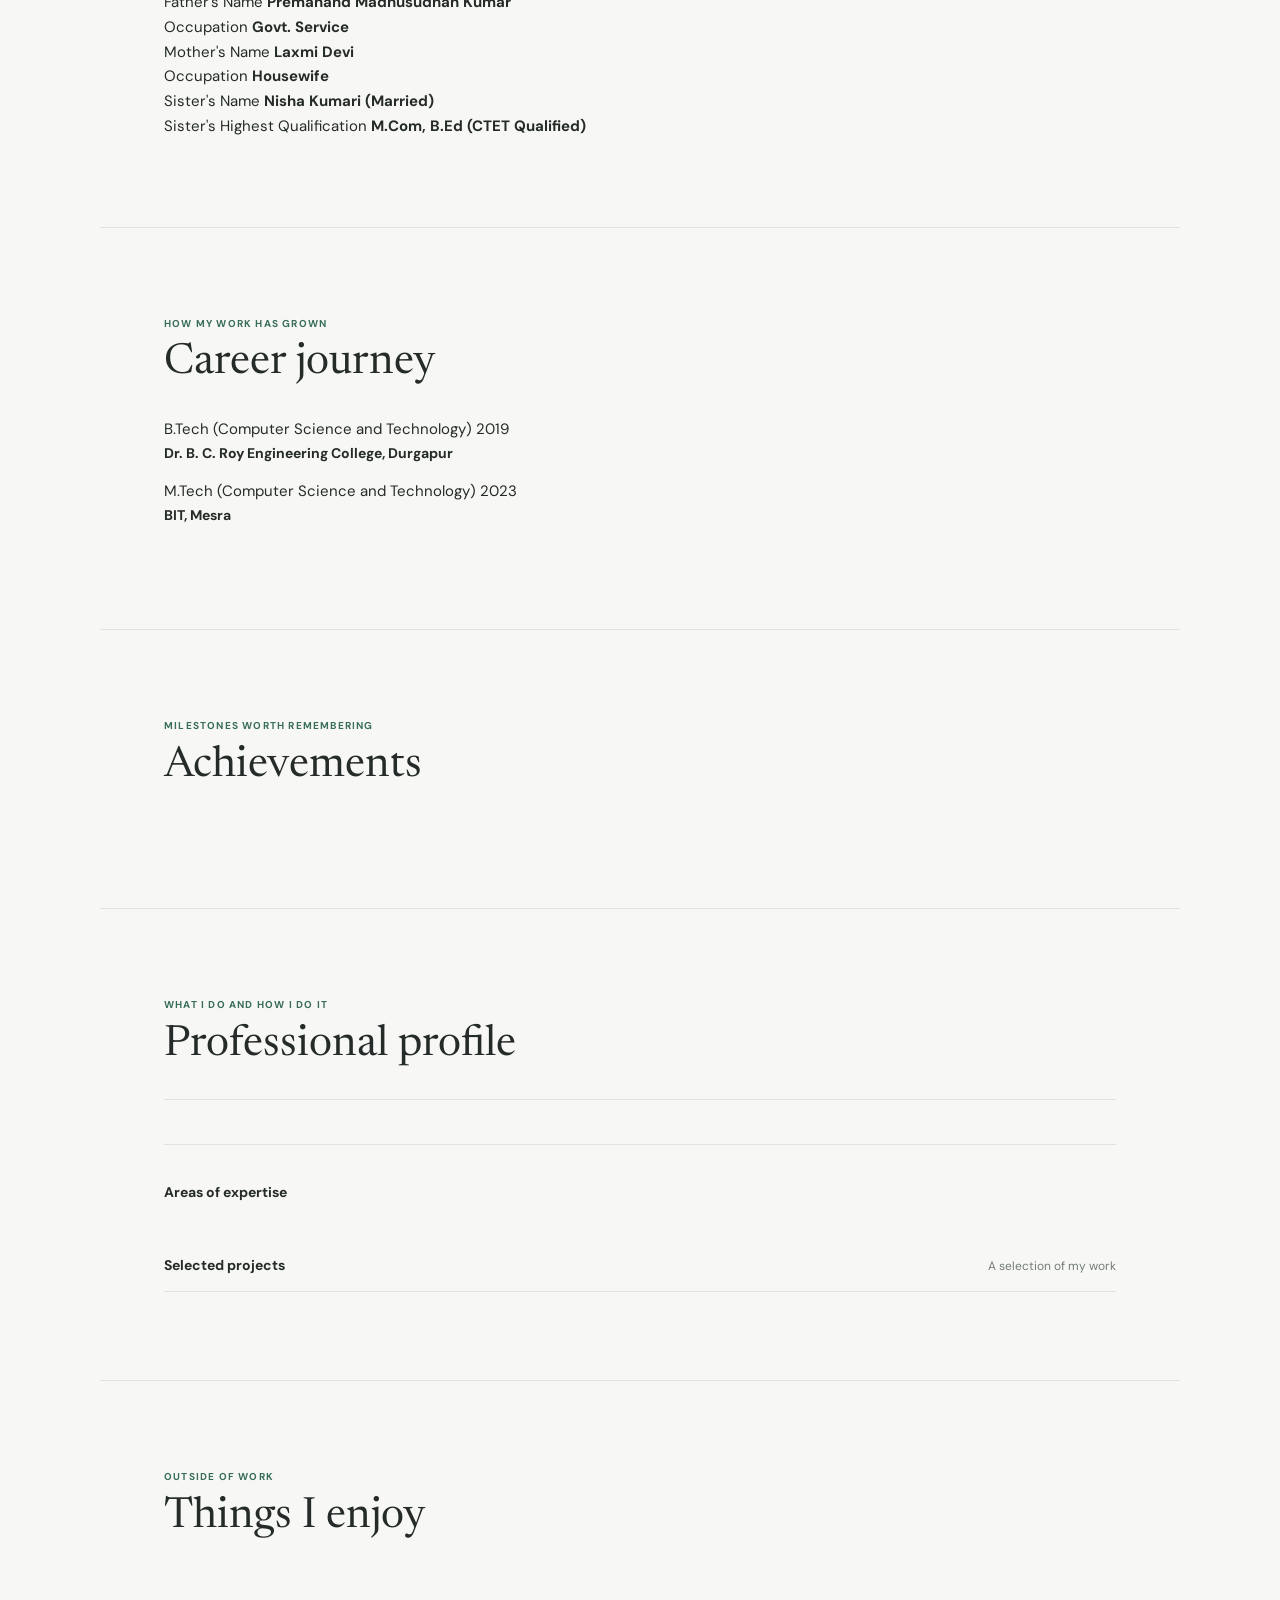
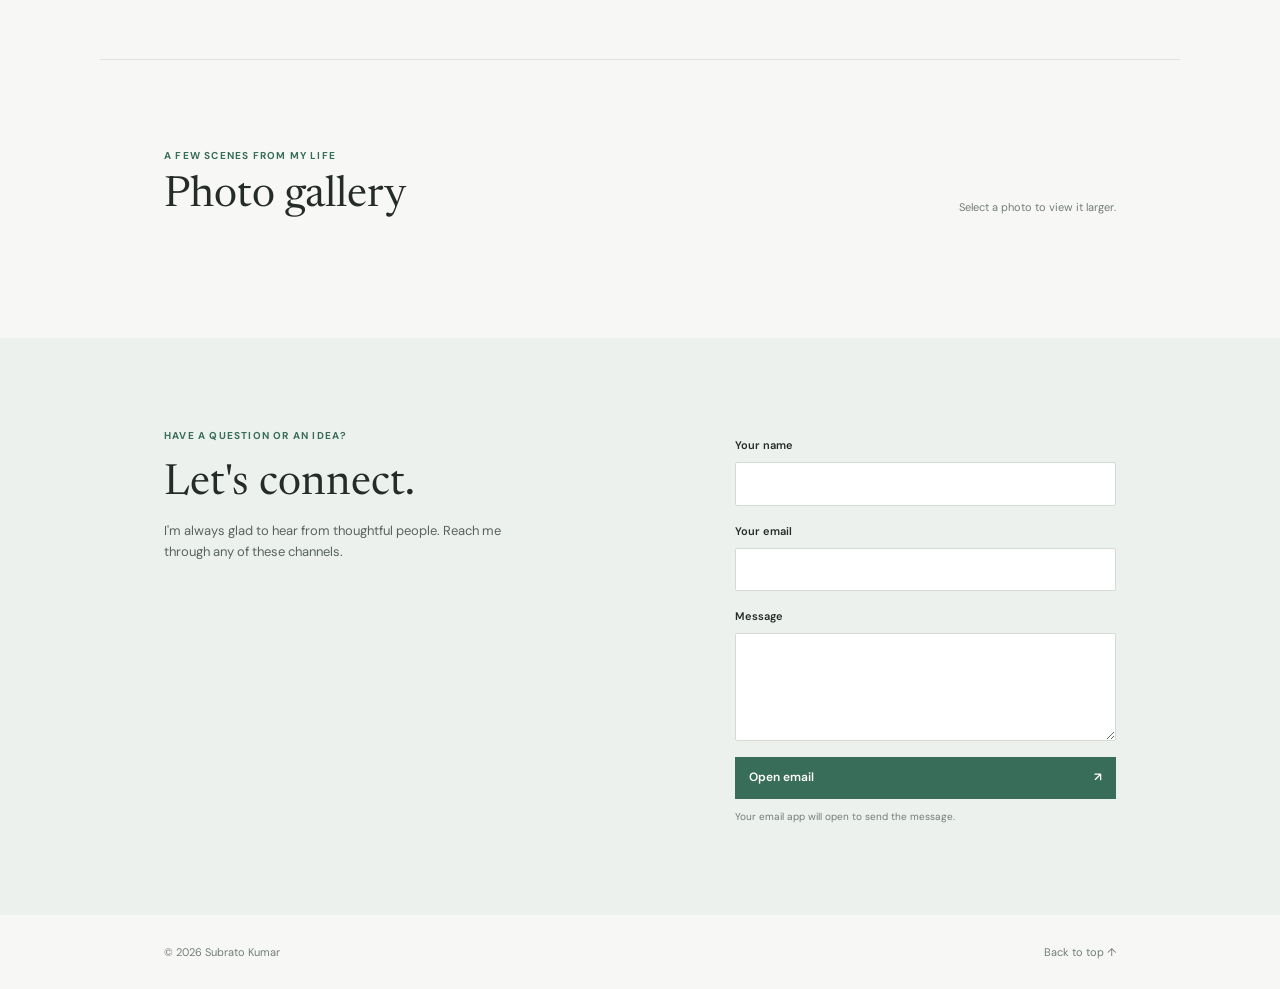
==== commit 85a59894: "Publish updated personal portfolio" ====
--- a/index.html
+++ b/index.html
@@ -4,13 +4,13 @@
   <meta charset="utf-8">
   <meta name="viewport" content="width=device-width, initial-scale=1">
   <meta name="theme-color" content="#f7f8f5">
-  <meta name="description" content="Personal profile and professional portfolio of Kumar Subrato.">
-  <title>Kumar Subrato | Personal Profile</title>
+  <meta name="description" content="Personal profile and professional portfolio of Subrato Kumar.">
+  <title>Subrato Kumar | Personal Profile</title>
   <link rel="preconnect" href="https://fonts.googleapis.com">
   <link rel="preconnect" href="https://fonts.gstatic.com" crossorigin>
   <link href="https://fonts.googleapis.com/css2?family=DM+Sans:wght@400;500;600;700&family=Newsreader:opsz,wght@6..72,400;6..72,500&display=swap" rel="stylesheet">
   <link rel="stylesheet" href="styles.css">
-  <script src="data.js" defer></script>
+  <script src="data.js?v=20260929" defer></script>
   <script src="main.js" defer></script>
 </head>
 <body>
@@ -39,14 +39,14 @@
   <main>
     <section class="profile-section section-wrap" aria-labelledby="profile-name">
       <div class="profile-copy">
-        <p class="eyebrow"><span class="status-dot"></span><span id="profile-location">Your location</span></p>
-        <h1 id="profile-name">Kumar Subrato</h1>
-        <p class="profile-role" id="profile-role">Your professional title</p>
-        <p class="profile-intro" id="profile-intro">A little about me, my work, and the things I care about. This space is ready for your introduction.</p>
+        <p class="eyebrow"><span class="status-dot"></span><span id="profile-location">Jamshedpur,Jharkhand</span></p>
+        <h1 id="profile-name">Subrato Kumar</h1>
+        <p class="profile-role" id="profile-role">Agentic AI Developer</p>
+        <p class="profile-intro" id="profile-intro"> I’m a curious, ambitious, and technology-driven person who enjoys learning, exploring new ideas, and building meaningful things. I value continuous growth, creativity, and staying connected with the people and things that matter to me. Along with my passion for technology and AI, I enjoy travelling, exploring new experiences, and maintaining a balance between professional goals and personal life.</p>
         <div class="profile-links" id="social-links" aria-label="Social links"></div>
       </div>
       <figure class="profile-portrait">
-        <img id="profile-photo" src="assets/avatar.svg" alt="Profile photo placeholder" fetchpriority="high">
+        <img id="profile-photo" src="assets/subrato_portfolio.png" alt="Profile photo placeholder" fetchpriority="high">
         <figcaption id="portrait-caption">A little more about me</figcaption>
       </figure>
     </section>
@@ -68,26 +68,113 @@
 
     <section class="content-section section-wrap" id="personal">
       <div class="section-heading">
-        <p class="eyebrow">A few things about me</p>
-        <h2>Personal details</h2>
-      </div>
-      <dl class="detail-list" id="personal-details"></dl>
+  <p class="eyebrow">A few things about me</p>
+  <h2>Personal details</h2>
+</div>
+
+<div class="personal-details">
+
+  <div class="detail-item">
+    <span>Date of Birth</span>
+    <strong>05-05-1996</strong>
+  </div>
+
+  <div class="detail-item">
+    <span>Current City</span>
+    <strong>Jamshedpur</strong>
+  </div>
+
+  <div class="detail-item">
+    <span>Caste</span>
+    <strong>Kumbhakar</strong>
+  </div>
+
+  <div class="detail-item">
+    <span>Zodiac</span>
+    <strong>Gemini</strong>
+  </div>
+
+  <div class="detail-item">
+    <span>Mother Tongue</span>
+    <strong>Bengali</strong>
+  </div>
+
+  <div class="detail-item">
+    <span>Gon</span>
+    <strong>Manushya Gon</strong>
+  </div>
+
+  <div class="detail-item">
+    <span>Gotra</span>
+    <strong>Nag Gotra</strong>
+  </div>
+
+  <div class="detail-item">
+    <span>Mangalik</span>
+    <strong>No</strong>
+  </div>
+</div>
+      <!-- <dl class="detail-list" id="personal-details"></dl> -->
     </section>
 
     <section class="content-section section-wrap" id="family">
-      <div class="section-heading">
-        <p class="eyebrow">The people closest to me</p>
-        <h2>Family</h2>
-      </div>
-      <div class="family-list" id="family-list"></div>
-    </section>
+  <div class="section-heading">
+    <p class="eyebrow">The people closest to me</p>
+    <h2>Family</h2>
+  </div>
+
+  <div class="family-details">
+    <div class="detail-item">
+      <span>Father's Name</span>
+      <strong>Premanand Madhusudhan Kumar</strong>
+    </div>
+
+    <div class="detail-item">
+      <span>Occupation</span>
+      <strong>Govt. Service</strong>
+    </div>
+
+    <div class="detail-item">
+      <span>Mother's Name</span>
+      <strong>Laxmi Devi</strong>
+    </div>
+
+    <div class="detail-item">
+      <span>Occupation</span>
+      <strong>Housewife</strong>
+    </div>
+
+    <div class="detail-item">
+      <span>Sister's Name</span>
+      <strong>Nisha Kumari (Married)</strong>
+    </div>
+
+    <div class="detail-item">
+      <span>Sister's Highest Qualification</span>
+      <strong>M.Com, B.Ed (CTET Qualified)</strong>
+    </div>
+  </div>
+</section>
 
     <section class="content-section section-wrap" id="career">
       <div class="section-heading">
         <p class="eyebrow">How my work has grown</p>
         <h2>Career journey</h2>
       </div>
-      <div class="timeline" id="career-timeline"></div>
+      <div class="education-details">
+
+  <div class="education-card">
+    <span>B.Tech (Computer Science and Technology) 2019</span>
+    <h3>Dr. B. C. Roy Engineering College, Durgapur</h3>
+  </div>
+
+  <div class="education-card">
+    <span>M.Tech (Computer Science and Technology) 2023</span>
+    <h3>BIT, Mesra</h3>
+  </div>
+
+</div>
+      <!-- <div class="timeline" id="career-timeline"></div> -->
     </section>
 
     <section class="content-section section-wrap" id="achievements">
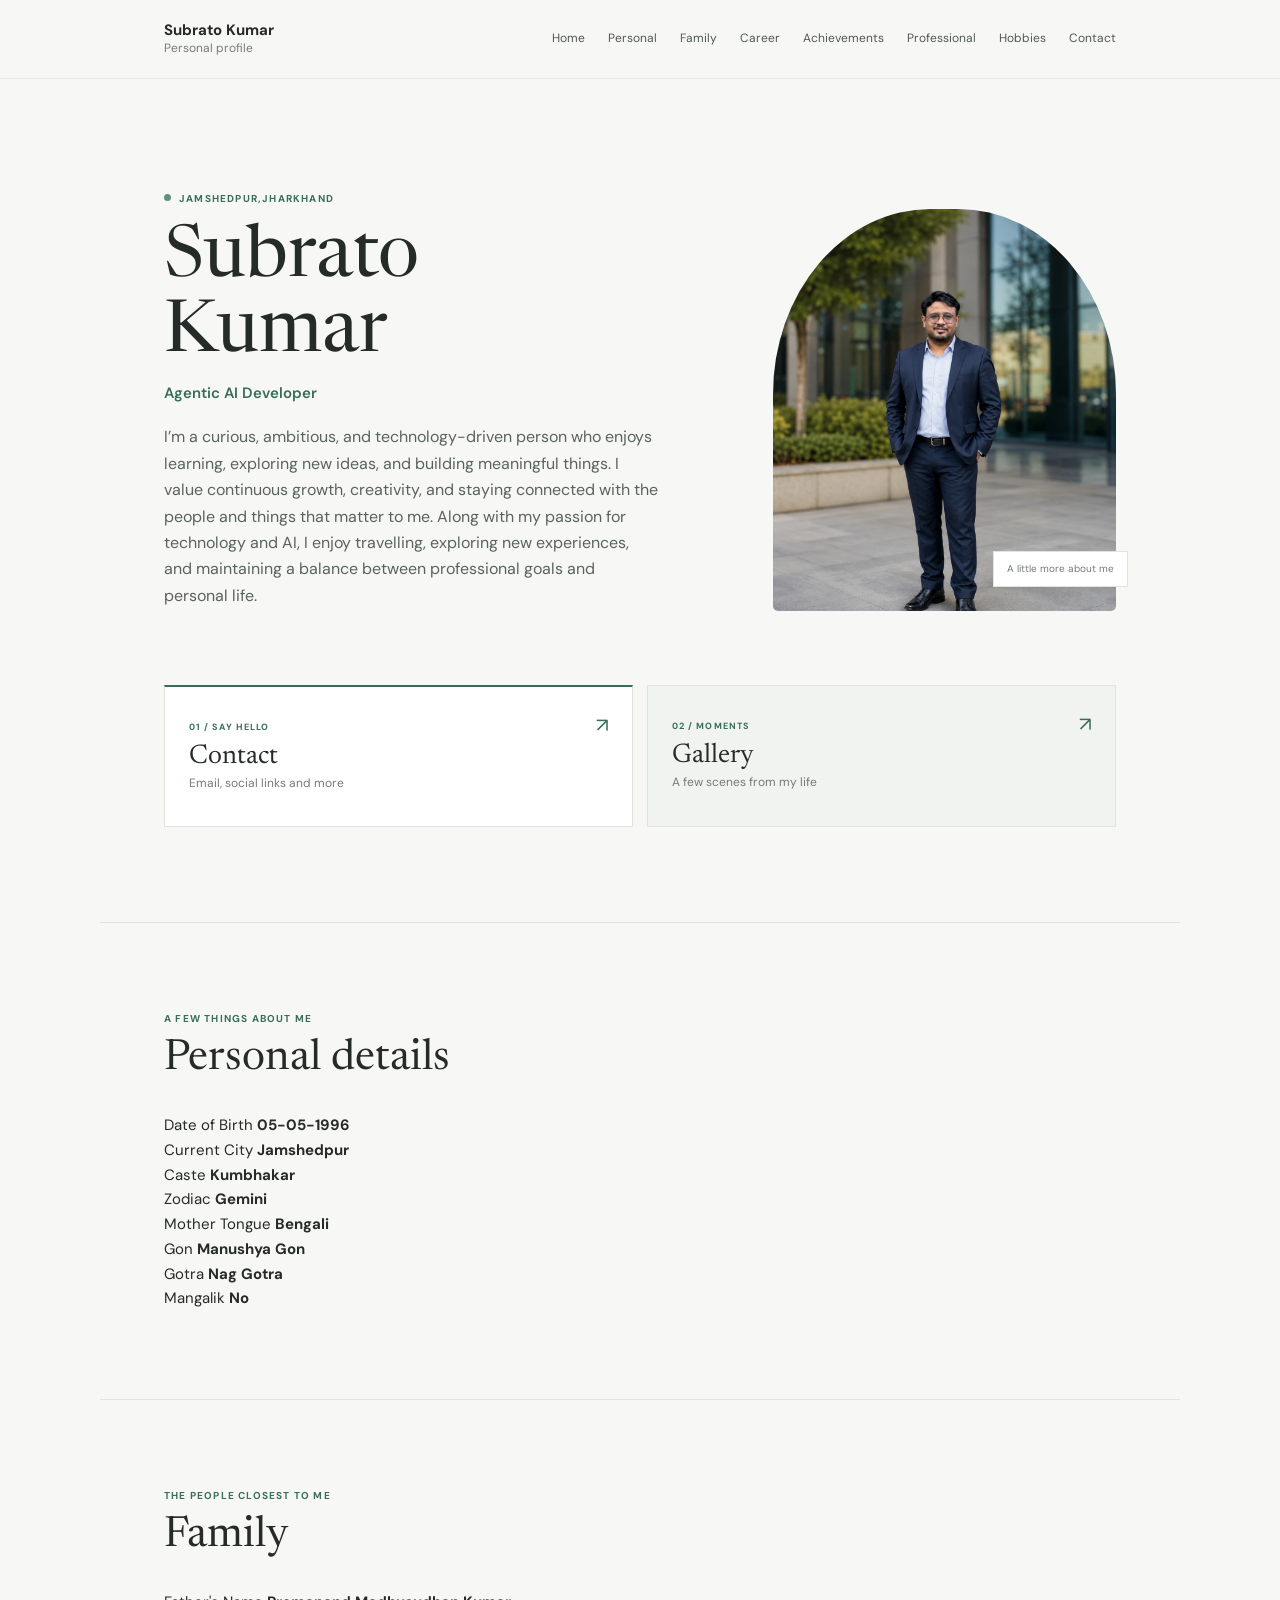
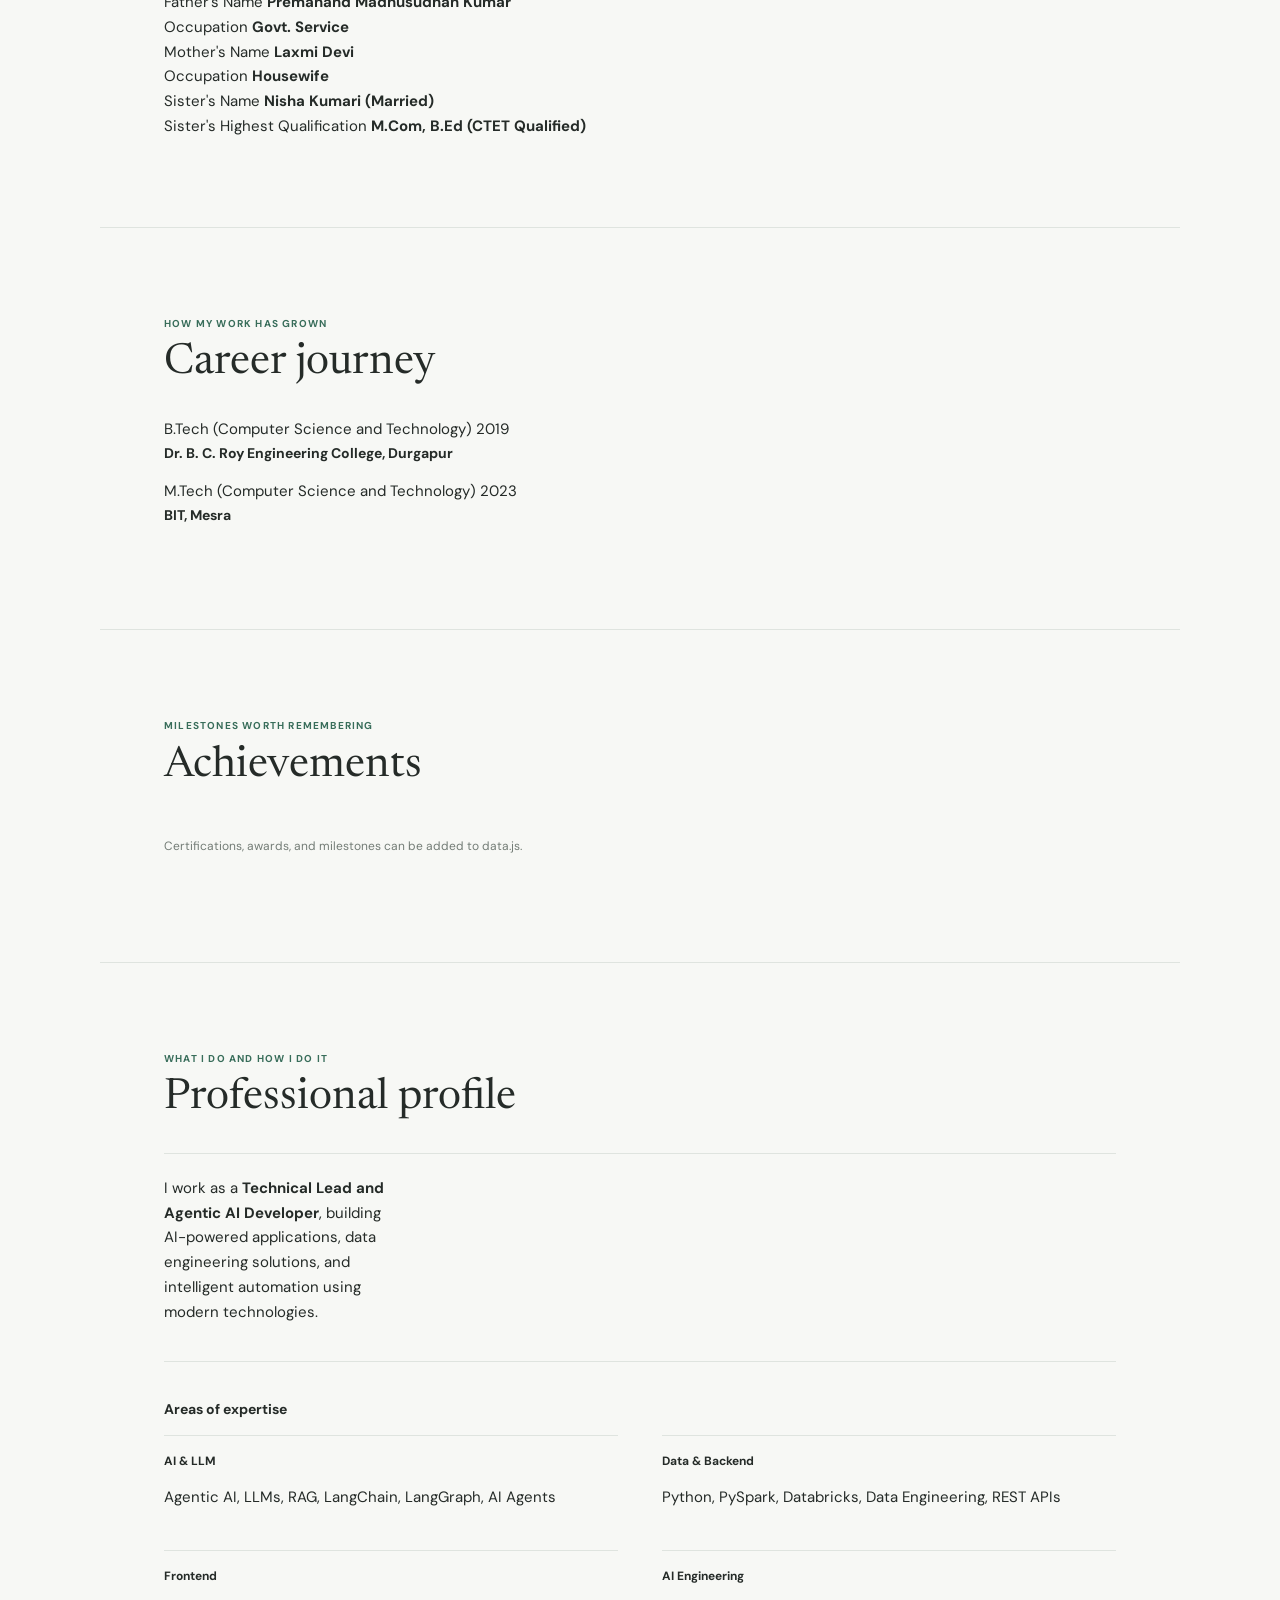
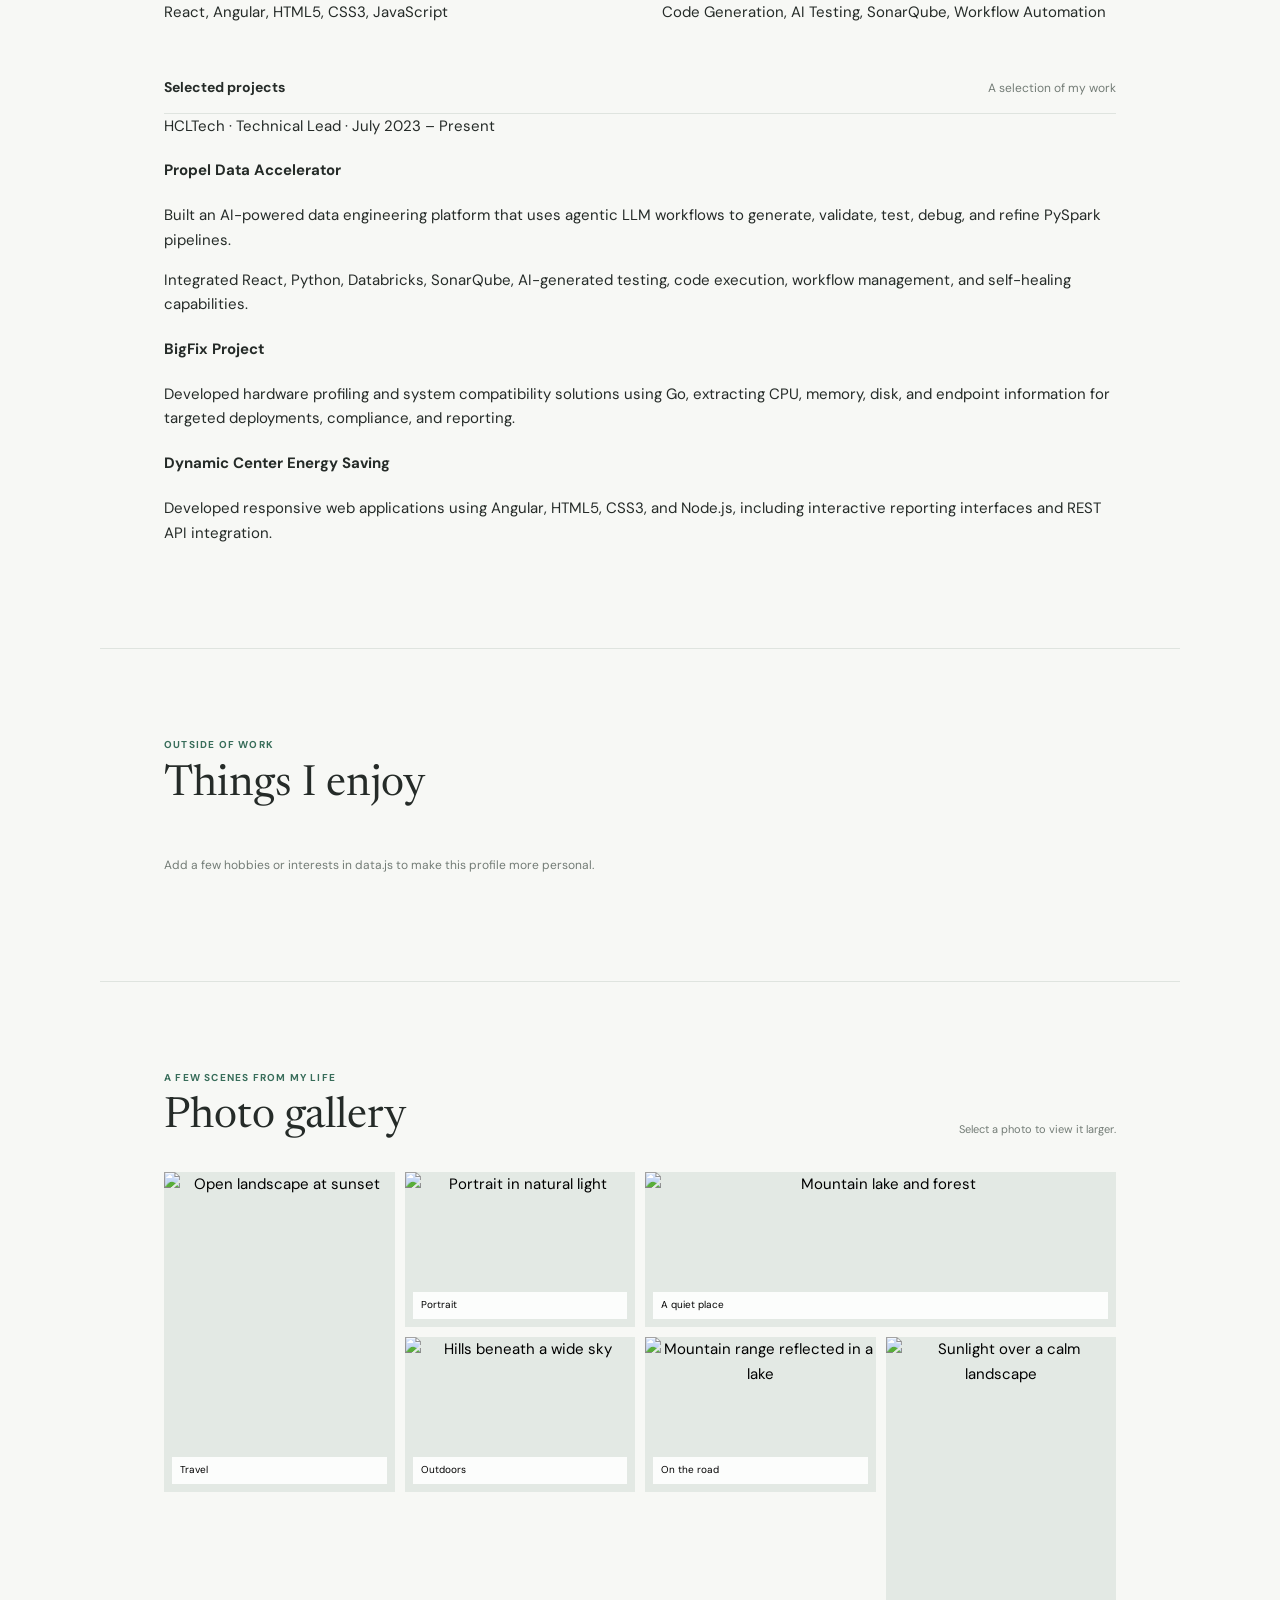
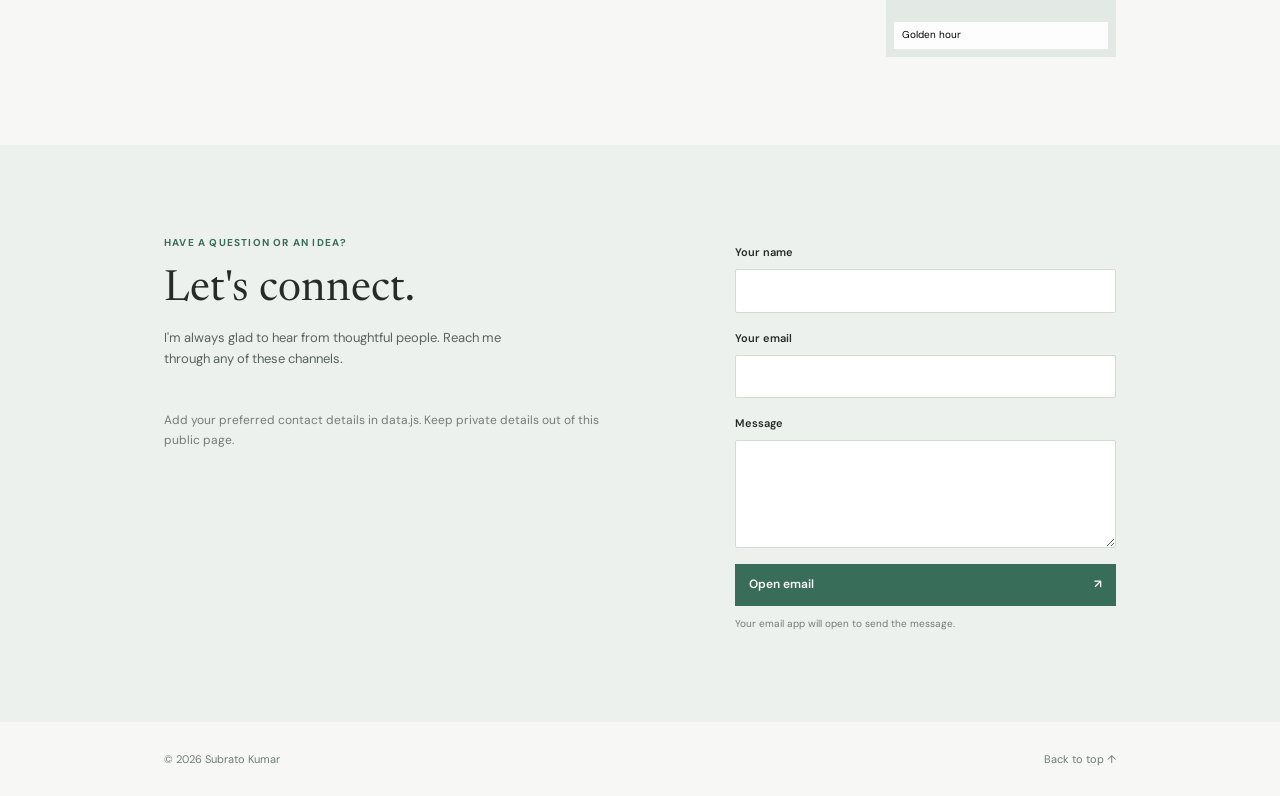
==== commit c9f7501b: "Support custom portfolio sections" ====
--- a/index.html
+++ b/index.html
@@ -186,23 +186,88 @@
     </section>
 
     <section class="content-section section-wrap" id="professional">
-      <div class="section-heading">
-        <p class="eyebrow">What I do and how I do it</p>
-        <h2>Professional profile</h2>
-      </div>
-      <div class="professional-summary" id="professional-summary"></div>
-      <div class="subsection">
-        <h3>Areas of expertise</h3>
-        <div class="skill-groups" id="skill-groups"></div>
-      </div>
-      <div class="subsection">
-        <div class="subsection-heading">
-          <h3>Selected projects</h3>
-          <span class="muted-label">A selection of my work</span>
-        </div>
-        <div class="project-list" id="project-list"></div>
-      </div>
-    </section>
+  <div class="section-heading">
+    <p class="eyebrow">What I do and how I do it</p>
+    <h2>Professional profile</h2>
+  </div>
+
+  <div class="professional-summary">
+    <p>
+      I work as a <strong>Technical Lead and Agentic AI Developer</strong>,
+      building AI-powered applications, data engineering solutions, and
+      intelligent automation using modern technologies.
+    </p>
+  </div>
+
+  <div class="subsection">
+    <h3>Areas of expertise</h3>
+
+    <div class="skill-groups">
+      <div class="skill-group">
+        <h4>AI &amp; LLM</h4>
+        <p>Agentic AI, LLMs, RAG, LangChain, LangGraph, AI Agents</p>
+      </div>
+
+      <div class="skill-group">
+        <h4>Data &amp; Backend</h4>
+        <p>Python, PySpark, Databricks, Data Engineering, REST APIs</p>
+      </div>
+
+      <div class="skill-group">
+        <h4>Frontend</h4>
+        <p>React, Angular, HTML5, CSS3, JavaScript</p>
+      </div>
+
+      <div class="skill-group">
+        <h4>AI Engineering</h4>
+        <p>Code Generation, AI Testing, SonarQube, Workflow Automation</p>
+      </div>
+    </div>
+  </div>
+
+  <div class="subsection">
+    <div class="subsection-heading">
+      <h3>Selected projects</h3>
+      <span class="muted-label">A selection of my work</span>
+    </div>
+
+    <div class="project-list">
+
+      <div class="project-card">
+        <span class="project-meta">HCLTech · Technical Lead · July 2023 – Present</span>
+        <h4>Propel Data Accelerator</h4>
+        <p>
+          Built an AI-powered data engineering platform that uses agentic LLM
+          workflows to generate, validate, test, debug, and refine PySpark
+          pipelines.
+        </p>
+        <p>
+          Integrated React, Python, Databricks, SonarQube, AI-generated testing,
+          code execution, workflow management, and self-healing capabilities.
+        </p>
+      </div>
+
+      <div class="project-card">
+        <h4>BigFix Project</h4>
+        <p>
+          Developed hardware profiling and system compatibility solutions using
+          Go, extracting CPU, memory, disk, and endpoint information for
+          targeted deployments, compliance, and reporting.
+        </p>
+      </div>
+
+      <div class="project-card">
+        <h4>Dynamic Center Energy Saving</h4>
+        <p>
+          Developed responsive web applications using Angular, HTML5, CSS3,
+          and Node.js, including interactive reporting interfaces and REST API
+          integration.
+        </p>
+      </div>
+
+    </div>
+  </div>
+</section>
 
     <section class="content-section section-wrap" id="hobbies">
       <div class="section-heading">
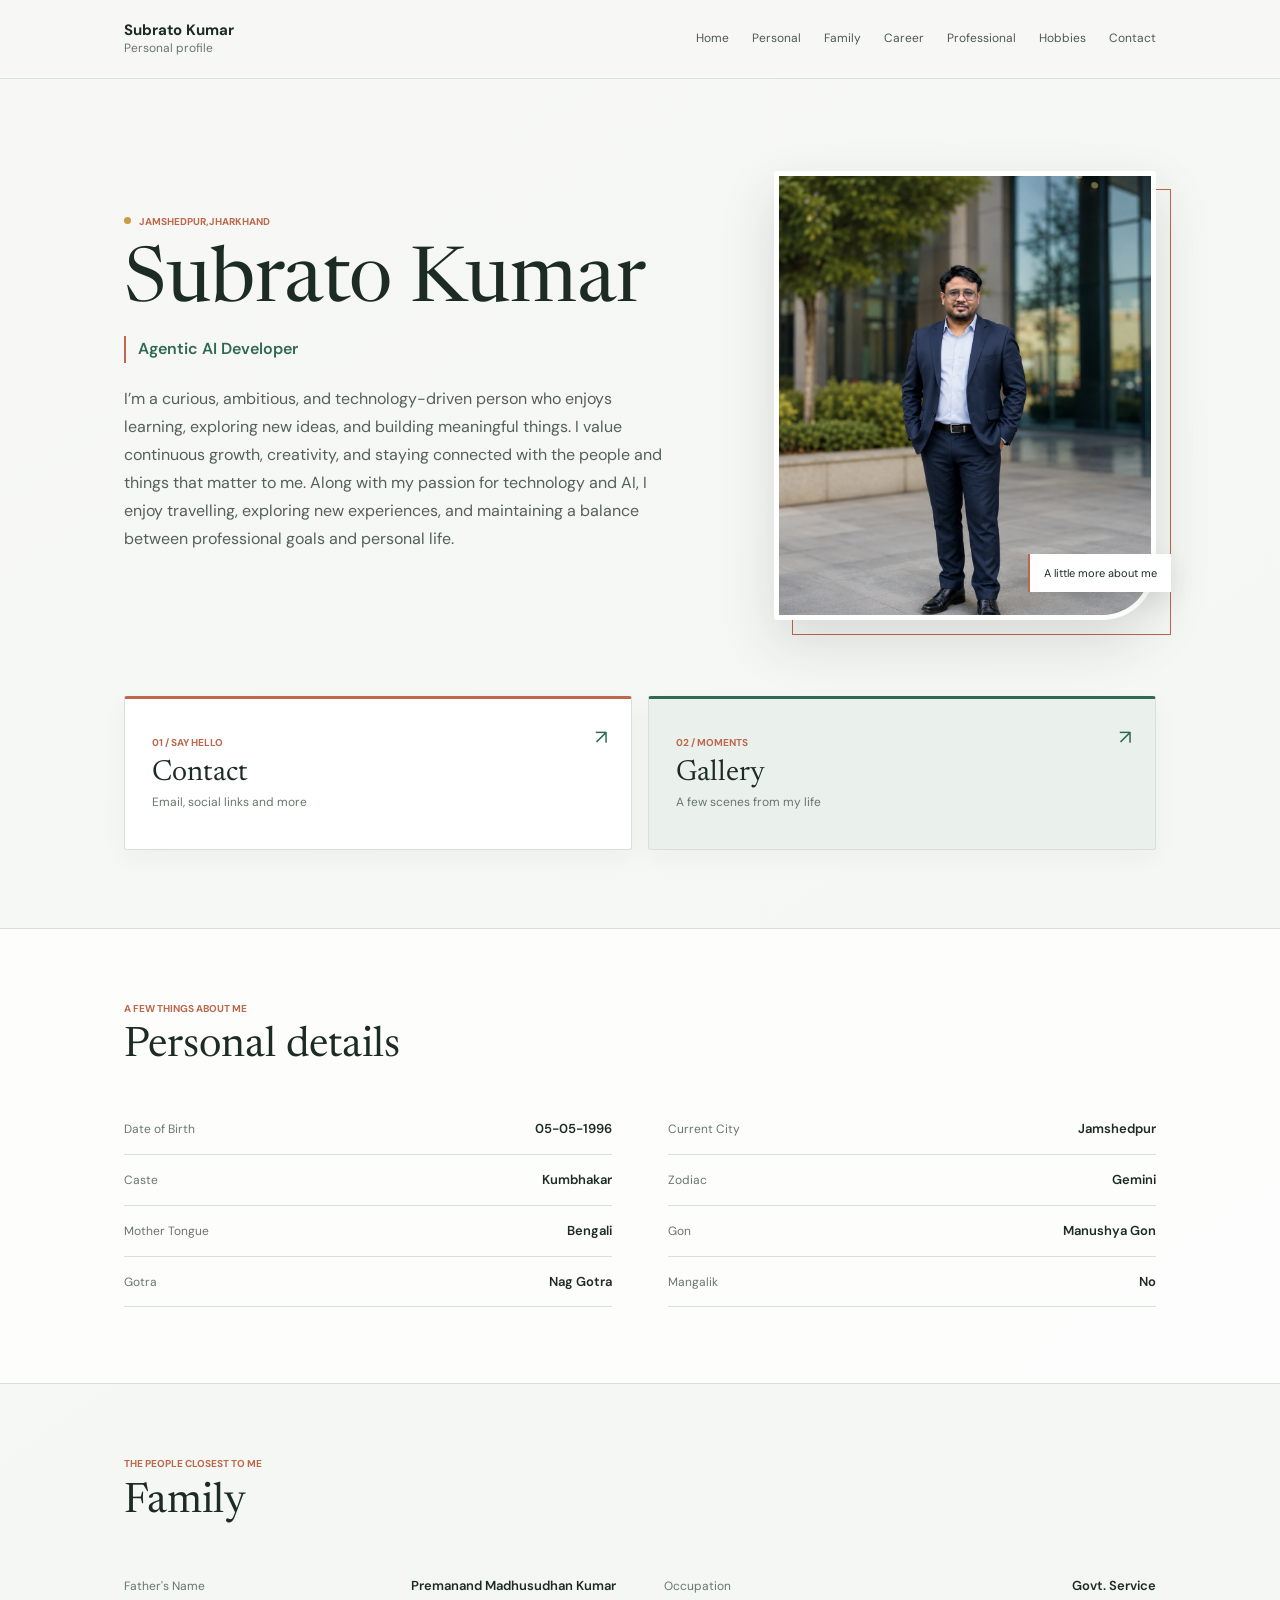
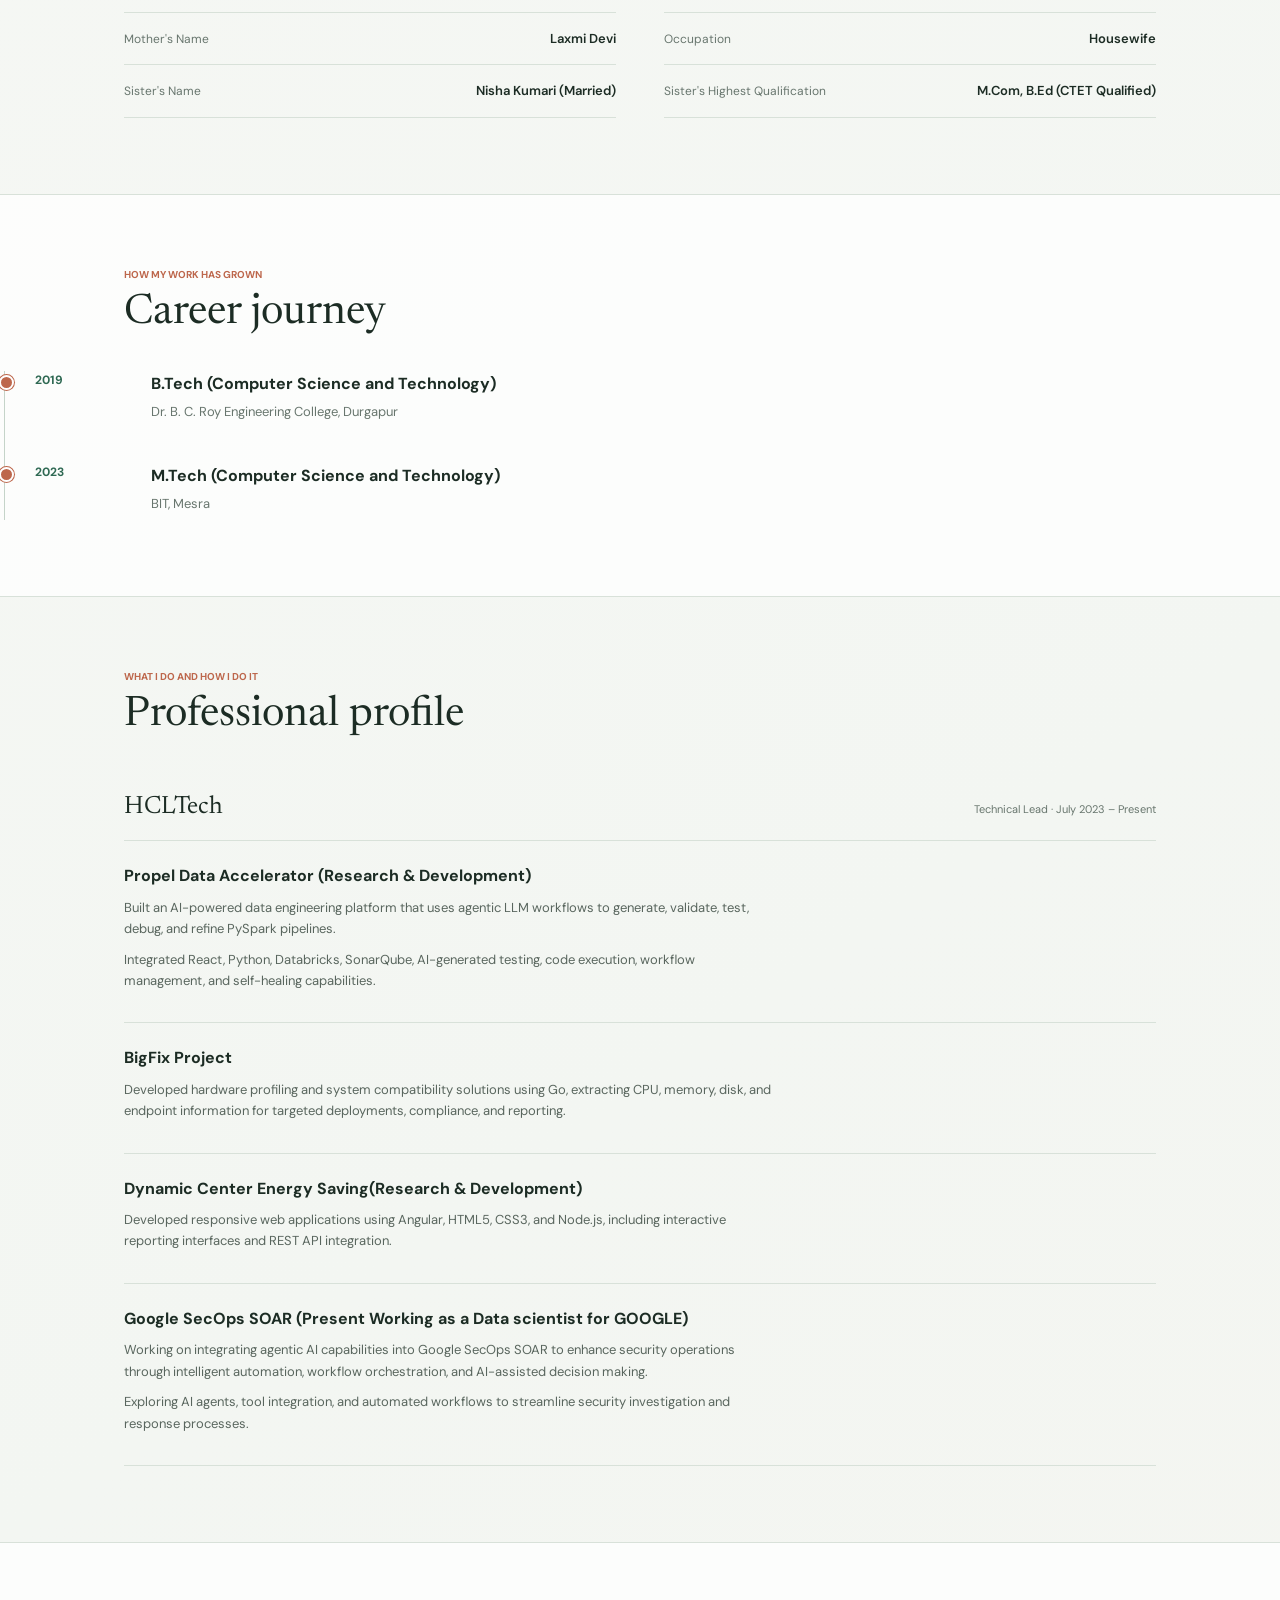
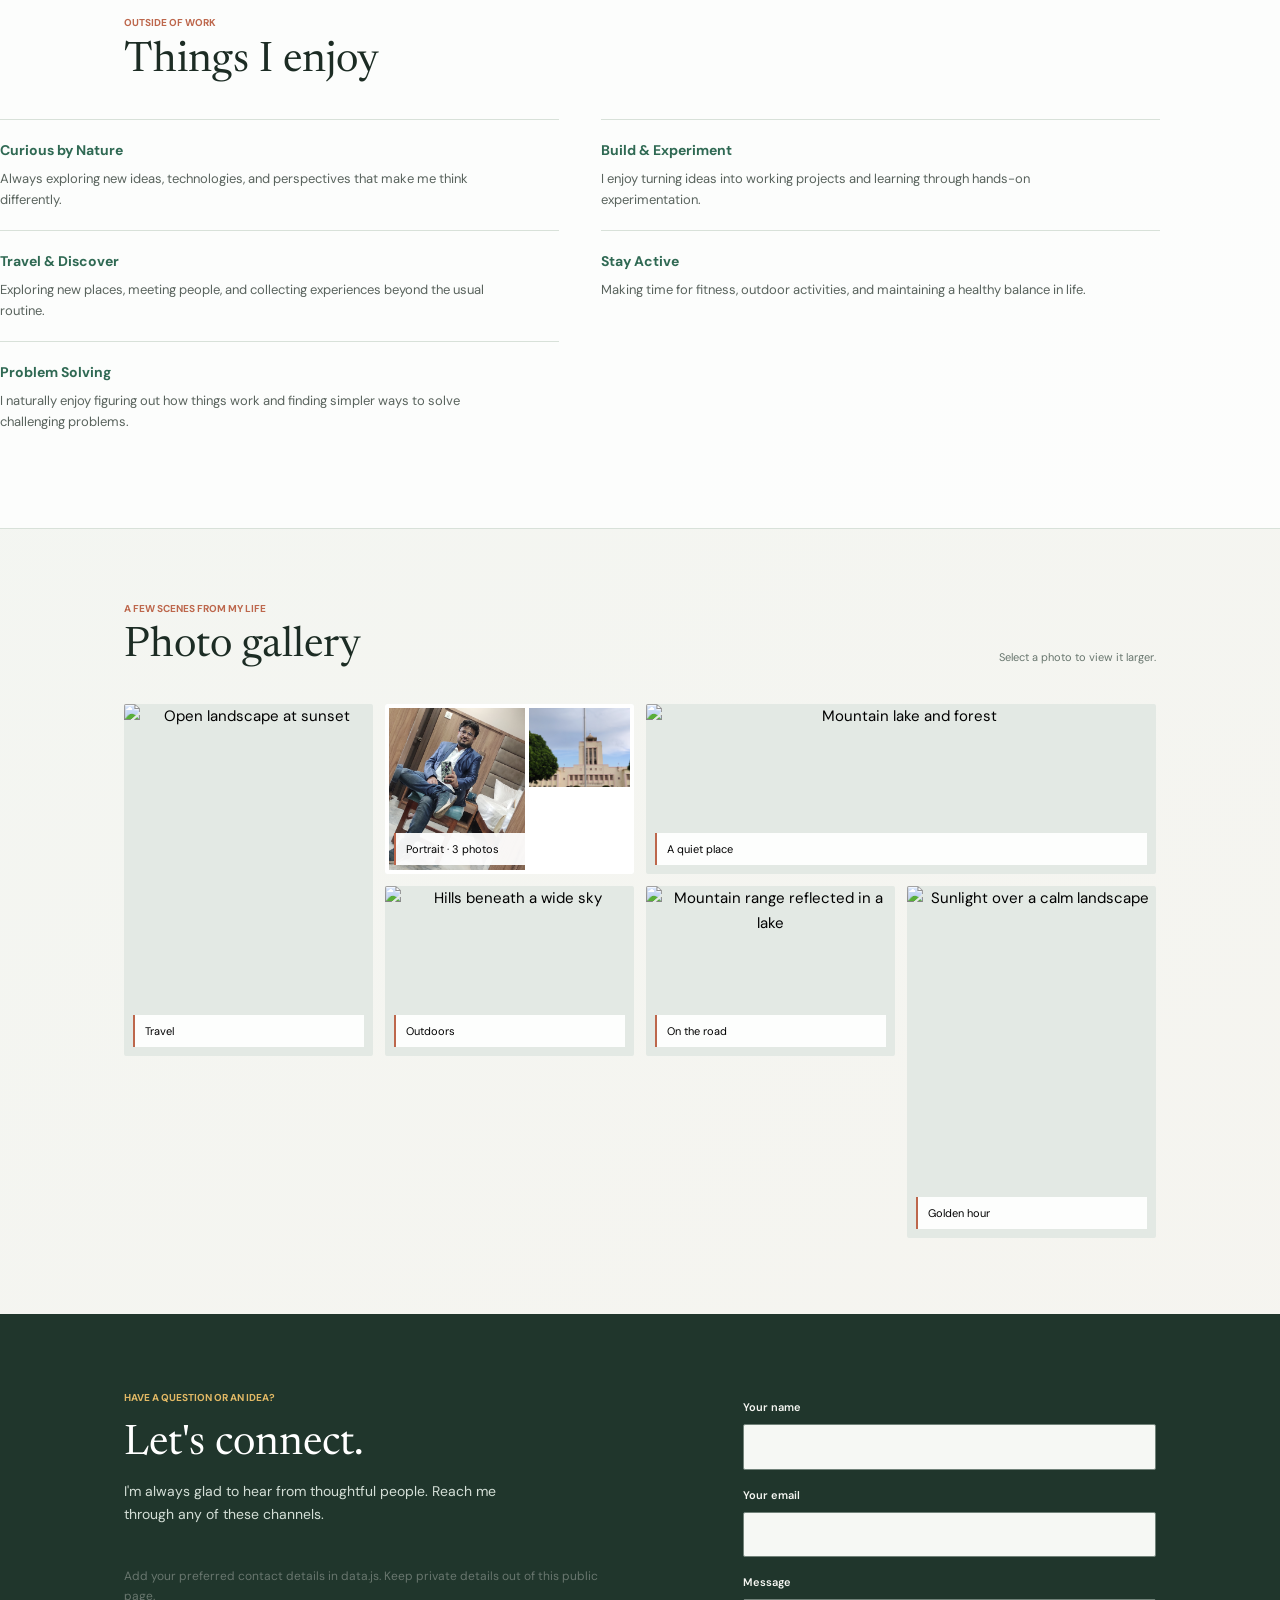
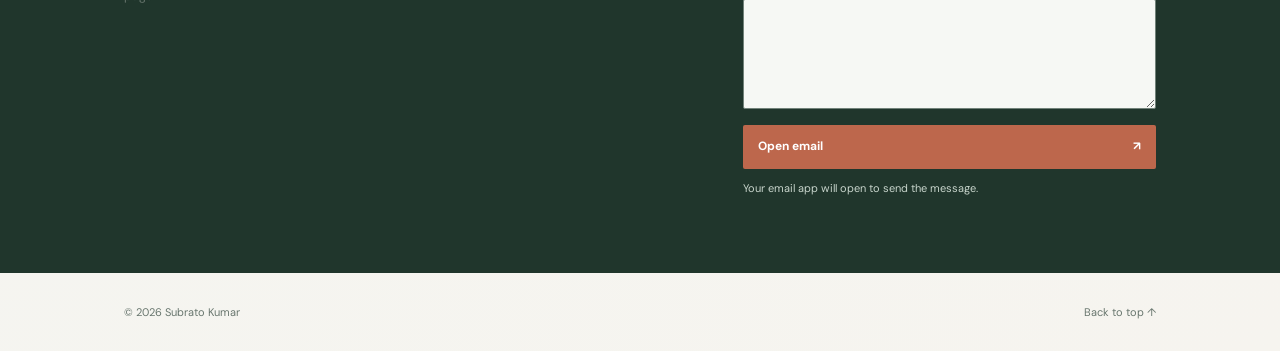
==== commit d37f2c4a: "Publish profile and portrait gallery updates" ====
--- a/index.html
+++ b/index.html
@@ -3,14 +3,14 @@
 <head>
   <meta charset="utf-8">
   <meta name="viewport" content="width=device-width, initial-scale=1">
-  <meta name="theme-color" content="#f7f8f5">
+  <meta name="theme-color" content="#f3f6f2">
   <meta name="description" content="Personal profile and professional portfolio of Subrato Kumar.">
   <title>Subrato Kumar | Personal Profile</title>
   <link rel="preconnect" href="https://fonts.googleapis.com">
   <link rel="preconnect" href="https://fonts.gstatic.com" crossorigin>
   <link href="https://fonts.googleapis.com/css2?family=DM+Sans:wght@400;500;600;700&family=Newsreader:opsz,wght@6..72,400;6..72,500&display=swap" rel="stylesheet">
   <link rel="stylesheet" href="styles.css">
-  <script src="data.js?v=20260929" defer></script>
+  <script src="data.js?v=20260929-portrait-gallery" defer></script>
   <script src="main.js" defer></script>
 </head>
 <body>
@@ -28,7 +28,6 @@
         <a href="#personal">Personal</a>
         <a href="#family">Family</a>
         <a href="#career">Career</a>
-        <a href="#achievements">Achievements</a>
         <a href="#professional">Professional</a>
         <a href="#hobbies">Hobbies</a>
         <a href="#contact">Contact</a>
@@ -46,8 +45,11 @@
         <div class="profile-links" id="social-links" aria-label="Social links"></div>
       </div>
       <figure class="profile-portrait">
-        <img id="profile-photo" src="assets/subrato_portfolio.png" alt="Profile photo placeholder" fetchpriority="high">
-        <figcaption id="portrait-caption">A little more about me</figcaption>
+        <div class="portrait-feature">
+          <img id="profile-photo" src="assets/subrato_portfolio.png" alt="Portrait of Subrato Kumar" fetchpriority="high">
+          <figcaption id="portrait-caption">A little more about me</figcaption>
+        </div>
+        <div class="portrait-gallery" id="portrait-gallery" aria-label="Additional portrait photos" hidden></div>
       </figure>
     </section>
 
@@ -161,113 +163,90 @@
         <p class="eyebrow">How my work has grown</p>
         <h2>Career journey</h2>
       </div>
-      <div class="education-details">
-
-  <div class="education-card">
-    <span>B.Tech (Computer Science and Technology) 2019</span>
-    <h3>Dr. B. C. Roy Engineering College, Durgapur</h3>
-  </div>
-
-  <div class="education-card">
-    <span>M.Tech (Computer Science and Technology) 2023</span>
-    <h3>BIT, Mesra</h3>
-  </div>
-
-</div>
-      <!-- <div class="timeline" id="career-timeline"></div> -->
-    </section>
-
-    <section class="content-section section-wrap" id="achievements">
+      <div class="timeline education-timeline" aria-label="Education milestones">
+        <article class="timeline-item">
+          <span class="timeline-date">2019</span>
+          <div>
+            <div class="timeline-role">B.Tech (Computer Science and Technology)</div>
+            <div class="timeline-org">Dr. B. C. Roy Engineering College, Durgapur</div>
+          </div>
+        </article>
+        <article class="timeline-item">
+          <span class="timeline-date">2023</span>
+          <div>
+            <div class="timeline-role">M.Tech (Computer Science and Technology)</div>
+            <div class="timeline-org">BIT, Mesra</div>
+          </div>
+        </article>
+      </div>
+    </section>
+
+    <section class="content-section section-wrap" id="professional">
       <div class="section-heading">
-        <p class="eyebrow">Milestones worth remembering</p>
-        <h2>Achievements</h2>
-      </div>
-      <div class="achievement-list" id="achievement-list"></div>
-    </section>
-
-    <section class="content-section section-wrap" id="professional">
-  <div class="section-heading">
-    <p class="eyebrow">What I do and how I do it</p>
-    <h2>Professional profile</h2>
-  </div>
-
-  <div class="professional-summary">
-    <p>
-      I work as a <strong>Technical Lead and Agentic AI Developer</strong>,
-      building AI-powered applications, data engineering solutions, and
-      intelligent automation using modern technologies.
-    </p>
-  </div>
-
-  <div class="subsection">
-    <h3>Areas of expertise</h3>
-
-    <div class="skill-groups">
-      <div class="skill-group">
-        <h4>AI &amp; LLM</h4>
-        <p>Agentic AI, LLMs, RAG, LangChain, LangGraph, AI Agents</p>
-      </div>
-
-      <div class="skill-group">
-        <h4>Data &amp; Backend</h4>
-        <p>Python, PySpark, Databricks, Data Engineering, REST APIs</p>
-      </div>
-
-      <div class="skill-group">
-        <h4>Frontend</h4>
-        <p>React, Angular, HTML5, CSS3, JavaScript</p>
-      </div>
-
-      <div class="skill-group">
-        <h4>AI Engineering</h4>
-        <p>Code Generation, AI Testing, SonarQube, Workflow Automation</p>
-      </div>
-    </div>
-  </div>
-
-  <div class="subsection">
-    <div class="subsection-heading">
-      <h3>Selected projects</h3>
-      <span class="muted-label">A selection of my work</span>
-    </div>
-
-    <div class="project-list">
-
-      <div class="project-card">
-        <span class="project-meta">HCLTech · Technical Lead · July 2023 – Present</span>
-        <h4>Propel Data Accelerator</h4>
-        <p>
-          Built an AI-powered data engineering platform that uses agentic LLM
-          workflows to generate, validate, test, debug, and refine PySpark
-          pipelines.
-        </p>
-        <p>
-          Integrated React, Python, Databricks, SonarQube, AI-generated testing,
-          code execution, workflow management, and self-healing capabilities.
-        </p>
-      </div>
-
-      <div class="project-card">
-        <h4>BigFix Project</h4>
-        <p>
-          Developed hardware profiling and system compatibility solutions using
-          Go, extracting CPU, memory, disk, and endpoint information for
-          targeted deployments, compliance, and reporting.
-        </p>
-      </div>
-
-      <div class="project-card">
-        <h4>Dynamic Center Energy Saving</h4>
-        <p>
-          Developed responsive web applications using Angular, HTML5, CSS3,
-          and Node.js, including interactive reporting interfaces and REST API
-          integration.
-        </p>
-      </div>
-
-    </div>
-  </div>
-</section>
+        <p class="eyebrow">What I do and how I do it</p>
+        <h2>Professional profile</h2>
+      </div>
+
+      <div class="subsection">
+        <div class="subsection-heading">
+          <h3>HCLTech</h3>
+          <span class="summary-label">Technical Lead · July 2023 – Present</span>
+        </div>
+        <div class="project-list">
+          <article class="project-item">
+            <div>
+              <div class="project-title">Propel Data Accelerator (Research &amp; Development)</div>
+              <p class="project-description">
+                Built an AI-powered data engineering platform that uses agentic LLM
+                workflows to generate, validate, test, debug, and refine PySpark
+                pipelines.
+              </p>
+              <p class="project-description">
+                Integrated React, Python, Databricks, SonarQube, AI-generated testing,
+                code execution, workflow management, and self-healing capabilities.
+              </p>
+            </div>
+          </article>
+
+          <article class="project-item">
+            <div>
+              <div class="project-title">BigFix Project</div>
+              <p class="project-description">
+                Developed hardware profiling and system compatibility solutions using
+                Go, extracting CPU, memory, disk, and endpoint information for
+                targeted deployments, compliance, and reporting.
+              </p>
+            </div>
+          </article>
+
+          <article class="project-item">
+            <div>
+              <div class="project-title">Dynamic Center Energy Saving(Research & Development)</div>
+              <p class="project-description">
+                Developed responsive web applications using Angular, HTML5, CSS3,
+                and Node.js, including interactive reporting interfaces and REST API
+                integration.
+              </p>
+            </div>
+          </article>
+
+          <article class="project-item">
+            <div>
+              <div class="project-title">Google SecOps SOAR (Present Working as a Data scientist for GOOGLE)</div>
+              <p class="project-description">
+                Working on integrating agentic AI capabilities into Google SecOps SOAR
+                to enhance security operations through intelligent automation,
+                workflow orchestration, and AI-assisted decision making.
+              </p>
+              <p class="project-description">
+                Exploring AI agents, tool integration, and automated workflows to
+                streamline security investigation and response processes.
+              </p>
+            </div>
+          </article>
+        </div>
+      </div>
+    </section>
 
     <section class="content-section section-wrap" id="hobbies">
       <div class="section-heading">
--- a/styles.css
+++ b/styles.css
@@ -1,21 +1,23 @@
 :root {
 	color-scheme: light;
-	--paper: #f7f8f5;
+	--paper: #f3f6f2;
 	--white: #fff;
-	--ink: #252b28;
-	--muted: #737c76;
-	--line: #dfe4df;
-	--accent: #386d5a;
-	--accent-pale: #e8efeb;
-	--content: 1080px;
-	--gutter: clamp(22px, 5vw, 64px);
+	--ink: #1c2c24;
+	--muted: #68766e;
+	--line: #d8e1d9;
+	--accent: #2f6953;
+	--accent-pale: #e4eee7;
+	--accent-warm: #bd674c;
+	--accent-gold: #c99b45;
+	--content: 1160px;
+	--gutter: clamp(24px, 5vw, 72px);
 }
 
 * { box-sizing: border-box; }
 html { scroll-behavior: smooth; scroll-padding-top: 88px; }
 body {
 	margin: 0;
-	background: var(--paper);
+	background: linear-gradient(145deg, #f7f8f5 0%, var(--paper) 52%, #f6f4ef 100%);
 	color: var(--ink);
 	font-family: "DM Sans", sans-serif;
 	font-size: 15px;
@@ -26,44 +28,62 @@
 button, input, textarea { font: inherit; }
 button, a { -webkit-tap-highlight-color: transparent; }
 .section-wrap, .header-inner { width: min(100%, var(--content)); margin-inline: auto; padding-inline: var(--gutter); }
-.site-header { position: sticky; z-index: 10; top: 0; border-bottom: 1px solid rgb(223 228 223 / 80%); background: rgb(247 248 245 / 95%); }
+.site-header { position: sticky; z-index: 10; top: 0; border-bottom: 1px solid rgb(216 225 217 / 88%); background: rgb(247 248 245 / 92%); backdrop-filter: blur(16px); }
 .header-inner { min-height: 78px; display: flex; align-items: center; justify-content: space-between; gap: 28px; }
 .wordmark { display: grid; flex: 0 0 auto; text-decoration: none; line-height: 1.3; }
 .wordmark-name { font-weight: 700; font-size: 15px; }
 .wordmark-note, .muted-label { color: var(--muted); font-size: 12px; }
 .site-nav { display: flex; align-items: center; gap: clamp(12px, 2vw, 23px); }
-.site-nav a { color: #4f5953; font-size: 12px; text-decoration: none; white-space: nowrap; transition: color 160ms ease; }
+.site-nav a { position: relative; padding-block: 8px; color: #4f5953; font-size: 12px; text-decoration: none; white-space: nowrap; transition: color 160ms ease; }
+.site-nav a::after { position: absolute; right: 0; bottom: 2px; left: 0; height: 1px; background: var(--accent-warm); content: ""; transform: scaleX(0); transform-origin: left; transition: transform 180ms ease; }
 .site-nav a:hover, .site-footer a:hover { color: var(--accent); }
+.site-nav a:hover::after, .site-nav a:focus-visible::after { transform: scaleX(1); }
 .menu-toggle { display: none; }
-.profile-section { display: grid; grid-template-columns: 1fr minmax(260px, 36%); align-items: center; gap: clamp(42px, 9vw, 120px); padding-block: clamp(58px, 9vw, 112px) 56px; }
-.profile-copy { max-width: 580px; }
-.eyebrow { margin: 0 0 14px; color: var(--accent); font-size: 10px; font-weight: 700; letter-spacing: .12em; text-transform: uppercase; }
-.status-dot { display: inline-block; width: 7px; height: 7px; margin-right: 8px; border-radius: 50%; background: #5b947b; vertical-align: 1px; }
+.profile-section { display: grid; grid-template-columns: minmax(0, 1fr) minmax(300px, 37%); align-items: center; gap: clamp(48px, 8vw, 112px); padding-block: 92px 76px; }
+.profile-copy { max-width: 640px; }
+.eyebrow { margin: 0 0 14px; color: var(--accent-warm); font-size: 10px; font-weight: 700; letter-spacing: 0; text-transform: uppercase; }
+.status-dot { display: inline-block; width: 7px; height: 7px; margin-right: 8px; border-radius: 50%; background: var(--accent-gold); vertical-align: 1px; }
 h1, h2, h3, p, figure { margin-top: 0; }
 h1, h2 { font-family: Newsreader, Georgia, serif; font-weight: 400; letter-spacing: 0; }
-h1 { margin-bottom: 4px; font-size: clamp(44px, 6.4vw, 72px); line-height: 1.05; }
-.profile-role { margin: 8px 0 19px; color: var(--accent); font-size: 15px; font-weight: 600; }
-.profile-intro { max-width: 49ch; margin-bottom: 20px; color: #59635d; font-size: 16px; }
+h1 { margin-bottom: 4px; font-size: 76px; line-height: 1.02; }
+.profile-role { margin: 14px 0 22px; padding-left: 12px; border-left: 2px solid var(--accent-warm); color: var(--accent); font-size: 16px; font-weight: 600; }
+.profile-intro { max-width: 54ch; margin-bottom: 24px; color: #536159; font-size: 16px; line-height: 1.75; }
 .profile-links { display: flex; flex-wrap: wrap; gap: 18px; }
-.profile-links a { color: var(--ink); font-size: 12px; font-weight: 600; text-decoration-thickness: 1px; text-underline-offset: 4px; }
-.profile-portrait { position: relative; margin: 0; }
-.profile-portrait img { display: block; width: 100%; aspect-ratio: 4 / 4.7; border-radius: 46% 46% 5px 5px; background: #dce5df; object-fit: cover; }
-.profile-portrait figcaption { position: absolute; right: -12px; bottom: 24px; padding: 9px 13px; border: 1px solid var(--line); background: var(--white); color: var(--muted); font-size: 10px; }
-.action-grid { display: grid; grid-template-columns: repeat(2, 1fr); gap: 14px; padding-bottom: clamp(55px, 8vw, 95px); }
-.action-link { position: relative; display: grid; min-height: 142px; align-content: center; padding: 22px 58px 22px 24px; border: 1px solid var(--line); background: var(--white); text-decoration: none; transition: border-color 160ms ease, transform 160ms ease; }
-.contact-action { border-top: 2px solid var(--accent); }
-.gallery-action { background: #f0f3f0; }
-.action-link:hover { transform: translateY(-2px); border-color: #a9b9af; }
-.action-index { color: var(--accent); font-size: 9px; font-weight: 700; letter-spacing: .12em; }
-.action-title { margin-top: 5px; font-family: Newsreader, Georgia, serif; font-size: 27px; line-height: 1.25; }
+.profile-links a { color: var(--ink); font-size: 12px; font-weight: 600; text-decoration-color: var(--accent-warm); text-decoration-thickness: 1px; text-underline-offset: 5px; }
+.profile-portrait { position: relative; isolation: isolate; margin: 0; }
+.profile-portrait::before { position: absolute; z-index: -1; inset: 18px -15px -15px 18px; border: 1px solid var(--accent-warm); content: ""; }
+.portrait-feature { position: relative; }
+.portrait-feature > img { display: block; width: 100%; aspect-ratio: 4 / 4.7; border: 5px solid var(--white); border-radius: 3px 3px 54px 3px; background: #dce5df; box-shadow: 0 22px 55px rgb(28 44 36 / 14%); object-fit: cover; }
+.portrait-feature figcaption { position: absolute; right: -15px; bottom: 28px; padding: 10px 14px; border-left: 2px solid var(--accent-warm); background: var(--white); color: var(--ink); font-size: 11px; box-shadow: 0 8px 24px rgb(28 44 36 / 10%); }
+.portrait-gallery { display: grid; grid-template-columns: repeat(3, minmax(0, 1fr)); gap: 8px; margin-top: 16px; }
+.portrait-gallery[hidden] { display: none; }
+.portrait-gallery img { display: block; width: 100%; aspect-ratio: 1; border: 3px solid var(--white); border-radius: 2px; background: var(--accent-pale); box-shadow: 0 6px 18px rgb(28 44 36 / 8%); object-fit: cover; }
+.action-grid { display: grid; grid-template-columns: repeat(2, minmax(0, 1fr)); gap: 16px; padding-bottom: 78px; }
+.action-link { position: relative; display: grid; min-height: 154px; align-content: center; padding: 24px 62px 24px 27px; border: 1px solid var(--line); border-radius: 3px; background: var(--white); text-decoration: none; box-shadow: 0 8px 24px rgb(28 44 36 / 4%); transition: border-color 180ms ease, transform 180ms ease, box-shadow 180ms ease; }
+.contact-action { border-top: 3px solid var(--accent-warm); }
+.gallery-action { border-top: 3px solid var(--accent); background: #eaf0eb; }
+.action-link:hover { transform: translateY(-3px); border-color: #a9b9af; box-shadow: 0 14px 32px rgb(28 44 36 / 9%); }
+.action-index { color: var(--accent-warm); font-size: 10px; font-weight: 700; letter-spacing: 0; }
+.action-title { margin-top: 5px; font-family: Newsreader, Georgia, serif; font-size: 29px; line-height: 1.25; }
 .action-detail { color: var(--muted); font-size: 12px; }
 .action-arrow { position: absolute; top: 22px; right: 23px; color: var(--accent); font-size: 20px; }
-.content-section { padding-block: clamp(54px, 8vw, 88px); border-top: 1px solid var(--line); }
-.section-heading { margin-bottom: 30px; }
+.content-section { padding-block: 76px; border-top: 1px solid var(--line); }
+.content-section.section-wrap { width: 100%; max-width: none; margin: 0; padding: 0 0 76px; border-top: 1px solid var(--line); }
+.content-section > * { width: min(100%, var(--content)); margin-right: auto; margin-left: auto; padding-inline: var(--gutter); }
+#personal, #career, #hobbies { background: rgb(255 255 255 / 78%); }
+.section-heading { margin-bottom: 34px; padding-top: 72px; }
 .section-heading .eyebrow { margin-bottom: 6px; }
-h2 { margin-bottom: 0; font-size: clamp(32px, 4vw, 43px); line-height: 1.15; }
+h2 { margin-bottom: 0; font-size: 42px; line-height: 1.12; }
 h3 { margin-bottom: 14px; font-size: 14px; }
 .detail-list { display: grid; grid-template-columns: repeat(2, minmax(0, 1fr)); column-gap: 56px; margin: 0; }
+.personal-details { display: grid; grid-template-columns: repeat(2, minmax(0, 1fr)); column-gap: 56px; }
+.personal-details .detail-item { display: grid; grid-template-columns: minmax(100px, 34%) minmax(0, 1fr); align-items: baseline; gap: 16px; padding: 14px 0; border-bottom: 1px solid var(--line); }
+.personal-details .detail-item span { color: var(--muted); font-size: 12px; }
+.personal-details .detail-item strong { overflow-wrap: anywhere; font-size: 13px; font-weight: 600; text-align: right; }
+.family-details { display: grid; grid-template-columns: repeat(2, minmax(0, 1fr)); column-gap: 48px; }
+.family-details .detail-item { display: grid; grid-template-columns: minmax(120px, 38%) minmax(0, 1fr); align-items: baseline; gap: 16px; padding: 15px 0; border-bottom: 1px solid var(--line); }
+.family-details .detail-item span { color: var(--muted); font-size: 12px; }
+.family-details .detail-item strong { overflow-wrap: anywhere; font-size: 13px; font-weight: 600; text-align: right; }
 .detail-row { display: grid; grid-template-columns: minmax(100px, 34%) 1fr; gap: 16px; padding: 13px 0; border-bottom: 1px solid var(--line); }
 .detail-row dt, .contact-row dt { color: var(--muted); font-size: 12px; }
 .detail-row dd, .contact-row dd { margin: 0; font-size: 13px; font-weight: 500; overflow-wrap: anywhere; }
@@ -71,13 +91,13 @@
 .family-item { display: flex; align-items: baseline; justify-content: space-between; gap: 18px; padding: 16px 0; border-bottom: 1px solid var(--line); }
 .family-role { font-size: 13px; font-weight: 600; }
 .family-name { color: var(--muted); font-size: 12px; text-align: right; }
-.timeline { position: relative; max-width: 760px; margin-left: 4px; padding-left: 27px; border-left: 1px solid #bac9bf; }
-.timeline-item { position: relative; display: grid; grid-template-columns: 130px 1fr; gap: 22px; padding: 0 0 30px; }
+.timeline { position: relative; max-width: 820px; margin-left: 4px; padding-left: 30px; border-left: 1px solid #c5d4c9; }
+.timeline-item { position: relative; display: grid; grid-template-columns: 90px minmax(0, 1fr); gap: 26px; padding: 0 0 34px; }
 .timeline-item:last-child { padding-bottom: 0; }
-.timeline-item::before { position: absolute; top: 7px; left: -32px; width: 9px; height: 9px; border: 2px solid var(--paper); border-radius: 50%; background: var(--accent); content: ""; }
-.timeline-date { color: var(--accent); font-size: 11px; font-weight: 700; }
-.timeline-role { margin-bottom: 2px; font-size: 14px; font-weight: 700; }
-.timeline-org { margin-bottom: 6px; color: var(--muted); font-size: 12px; }
+.timeline-item::before { position: absolute; top: 4px; left: -36px; width: 11px; height: 11px; border: 2px solid var(--white); border-radius: 50%; background: var(--accent-warm); box-shadow: 0 0 0 1px var(--accent-warm); content: ""; }
+.timeline-date { color: var(--accent); font-size: 12px; font-weight: 700; }
+.timeline-role { margin-bottom: 4px; font-size: 16px; font-weight: 700; }
+.timeline-org { margin-bottom: 6px; color: var(--muted); font-size: 13px; }
 .timeline-description { max-width: 58ch; margin: 0; color: #59635d; font-size: 13px; }
 .achievement-list { display: grid; grid-template-columns: repeat(2, minmax(0, 1fr)); gap: 0 36px; }
 .achievement-item { display: grid; grid-template-columns: 38px 1fr; gap: 14px; padding: 17px 0; border-bottom: 1px solid var(--line); }
@@ -88,48 +108,57 @@
 .summary-item { display: grid; gap: 4px; }
 .summary-label { color: var(--muted); font-size: 11px; }
 .summary-value { font-size: 13px; font-weight: 600; }
-.subsection { margin-top: 36px; }
+.subsection { margin-top: 48px; }
 .skill-groups { display: grid; grid-template-columns: repeat(2, minmax(0, 1fr)); gap: 25px 44px; }
 .skill-group { padding-top: 16px; border-top: 1px solid var(--line); }
 .skill-group h4 { margin: 0 0 13px; font-size: 12px; }
 .skill-tags { display: flex; flex-wrap: wrap; gap: 7px; }
 .skill-tag { padding: 5px 10px; border: 1px solid var(--line); color: #515b55; font-size: 11px; }
-.subsection-heading { display: flex; align-items: baseline; justify-content: space-between; gap: 16px; }
+.subsection-heading { display: flex; align-items: baseline; justify-content: space-between; gap: 16px; margin-bottom: 12px; }
+.subsection-heading h3 { margin: 0; font-family: Newsreader, Georgia, serif; font-size: 25px; font-weight: 400; }
 .project-list { border-top: 1px solid var(--line); }
-.project-item { display: grid; grid-template-columns: 1fr auto; gap: 18px; padding: 17px 0; border-bottom: 1px solid var(--line); }
-.project-title { margin-bottom: 4px; font-size: 13px; font-weight: 700; }
-.project-description { max-width: 65ch; margin-bottom: 8px; color: #59635d; font-size: 12px; }
+.project-item { display: grid; grid-template-columns: minmax(0, 1fr) auto; gap: 18px; padding: 22px 0; border-bottom: 1px solid var(--line); }
+.project-title { margin-bottom: 7px; font-size: 16px; font-weight: 700; }
+.project-description { max-width: 72ch; margin-bottom: 9px; color: #59665e; font-size: 13px; line-height: 1.65; }
 .project-tools { display: flex; flex-wrap: wrap; gap: 7px; color: var(--muted); font-size: 10px; }
 .project-links { display: flex; align-items: start; gap: 12px; }
 .project-links a { color: var(--accent); font-size: 11px; }
-.hobby-list { display: flex; flex-wrap: wrap; gap: 10px; margin: 0; padding: 0; list-style: none; }
-.hobby-list li { padding: 9px 13px; border: 1px solid var(--line); background: var(--white); font-size: 12px; }
+.hobby-list { display: grid; grid-template-columns: repeat(2, minmax(0, 1fr)); gap: 0 42px; margin: 0; padding: 0; list-style: none; }
+.hobby-list li { min-width: 0; padding: 19px 0; border-top: 1px solid var(--line); }
+.hobby-list h3 { margin: 0 0 6px; color: var(--accent); font-size: 14px; }
+.hobby-list p { max-width: 56ch; margin: 0; color: #59635d; font-size: 13px; line-height: 1.65; }
 .empty-note { margin: 0; padding: 17px 0; color: var(--muted); font-size: 12px; }
 .section-heading-row { display: flex; align-items: end; justify-content: space-between; gap: 20px; }
 .gallery-note { margin: 0 0 4px; color: var(--muted); font-size: 11px; }
-.gallery-grid { display: grid; grid-template-columns: repeat(4, minmax(0, 1fr)); grid-auto-rows: 155px; gap: 10px; }
-.gallery-tile { position: relative; overflow: hidden; padding: 0; border: 0; background: #e3e9e4; cursor: zoom-in; }
+.gallery-grid { display: grid; grid-template-columns: repeat(4, minmax(0, 1fr)); grid-auto-rows: 170px; gap: 12px; }
+.gallery-tile { position: relative; overflow: hidden; padding: 0; border: 0; border-radius: 2px; background: #e3e9e4; cursor: zoom-in; }
 .gallery-tile:nth-child(5n + 1) { grid-row: span 2; }
 .gallery-tile:nth-child(5n + 3) { grid-column: span 2; }
 .gallery-tile img { display: block; width: 100%; height: 100%; object-fit: cover; transition: transform 220ms ease; }
+.gallery-portrait-preview { position: absolute; inset: 0; display: grid; grid-template-columns: 1.15fr .85fr; grid-template-rows: repeat(2, minmax(0, 1fr)); gap: 4px; padding: 4px; background: var(--white); }
+.gallery-portrait-preview img:first-child { grid-row: 1 / span 2; }
 .gallery-tile:hover img { transform: scale(1.035); }
-.gallery-tile span { position: absolute; right: 8px; bottom: 8px; left: 8px; padding: 5px 8px; background: rgb(255 255 255 / 90%); font-size: 10px; text-align: left; }
-.contact-section { background: #edf1ed; }
-.contact-layout { display: grid; grid-template-columns: 1fr minmax(280px, 40%); gap: clamp(40px, 10vw, 120px); padding-block: clamp(55px, 8vw, 90px); }
-.contact-copy h2 { margin-bottom: 12px; }
-.contact-intro { max-width: 42ch; margin-bottom: 24px; color: #59635d; font-size: 13px; }
+.gallery-tile span { position: absolute; right: 9px; bottom: 9px; left: 9px; padding: 7px 10px; border-left: 2px solid var(--accent-warm); background: rgb(255 255 255 / 94%); font-size: 11px; text-align: left; }
+.contact-section { background: #20362c; color: #f6f7f3; }
+.contact-layout { display: grid; grid-template-columns: 1fr minmax(280px, 40%); gap: clamp(40px, 10vw, 120px); padding-block: 76px; }
+.contact-copy h2 { margin-bottom: 12px; color: #fff; }
+.contact-section .eyebrow { color: #e2b965; }
+.contact-intro { max-width: 42ch; margin-bottom: 24px; color: #d4dfd7; font-size: 14px; }
 .contact-list { display: grid; gap: 9px; margin: 0; }
 .contact-row { display: grid; grid-template-columns: 85px 1fr; gap: 12px; }
 .contact-row a { text-underline-offset: 3px; }
 .contact-form { display: grid; gap: 8px; align-content: start; }
 .contact-form label { margin-top: 8px; font-size: 11px; font-weight: 600; }
-.contact-form input, .contact-form textarea { width: 100%; padding: 10px 11px; border: 1px solid #d2dbd4; border-radius: 2px; outline: none; background: var(--white); color: var(--ink); font-size: 13px; }
-.contact-form input:focus, .contact-form textarea:focus { border-color: var(--accent); }
+.contact-form input, .contact-form textarea { width: 100%; padding: 11px 12px; border: 1px solid #718279; border-radius: 2px; outline: none; background: #f6f8f4; color: var(--ink); font-size: 13px; }
+.contact-form input:focus, .contact-form textarea:focus { border-color: #e2b965; box-shadow: 0 0 0 2px rgb(226 185 101 / 22%); }
 .contact-form textarea { resize: vertical; }
-.submit-button { display: flex; align-items: center; justify-content: space-between; margin-top: 8px; padding: 11px 14px; border: 0; background: var(--accent); color: var(--white); cursor: pointer; font-size: 12px; font-weight: 600; transition: background 160ms ease; }
-.submit-button:hover { background: #2c5849; }
-.form-note { margin: 2px 0 0; color: var(--muted); font-size: 10px; }
-.site-footer { display: flex; min-height: 74px; align-items: center; justify-content: space-between; gap: 20px; color: var(--muted); font-size: 11px; }
+.submit-button { display: flex; align-items: center; justify-content: space-between; margin-top: 8px; padding: 12px 15px; border: 0; border-radius: 2px; background: var(--accent-warm); color: var(--white); cursor: pointer; font-size: 12px; font-weight: 700; transition: background 160ms ease; }
+.submit-button:hover { background: #a95139; }
+.form-note { margin: 2px 0 0; color: #c8d5cc; font-size: 11px; }
+.contact-row dt { color: #bccbc0; }
+.contact-row dd { color: #fff; }
+.contact-row a { color: #fff; text-decoration-color: #e2b965; }
+.site-footer { display: flex; min-height: 78px; align-items: center; justify-content: space-between; gap: 20px; color: var(--muted); font-size: 11px; }
 .site-footer a { text-decoration: none; }
 .lightbox { position: fixed; width: min(92vw, 1000px); max-width: none; max-height: 92vh; padding: 48px 60px 22px; border: 1px solid #343a36; background: #171c19; color: var(--white); }
 .lightbox::backdrop { background: rgb(14 19 16 / 88%); }
@@ -161,7 +190,7 @@
 	.action-title { font-size: 23px; }
 	.action-detail { font-size: 10px; }
 	.action-arrow { top: 15px; right: 13px; }
-	.detail-list, .family-list, .achievement-list, .skill-groups { grid-template-columns: 1fr; }
+	.detail-list, .personal-details, .family-list, .achievement-list, .skill-groups, .hobby-list { grid-template-columns: 1fr; }
 	.detail-row { grid-template-columns: minmax(95px, 34%) 1fr; }
 	.timeline-item { grid-template-columns: 1fr; gap: 3px; }
 	.professional-summary { grid-template-columns: 1fr 1fr; gap: 17px 12px; }
